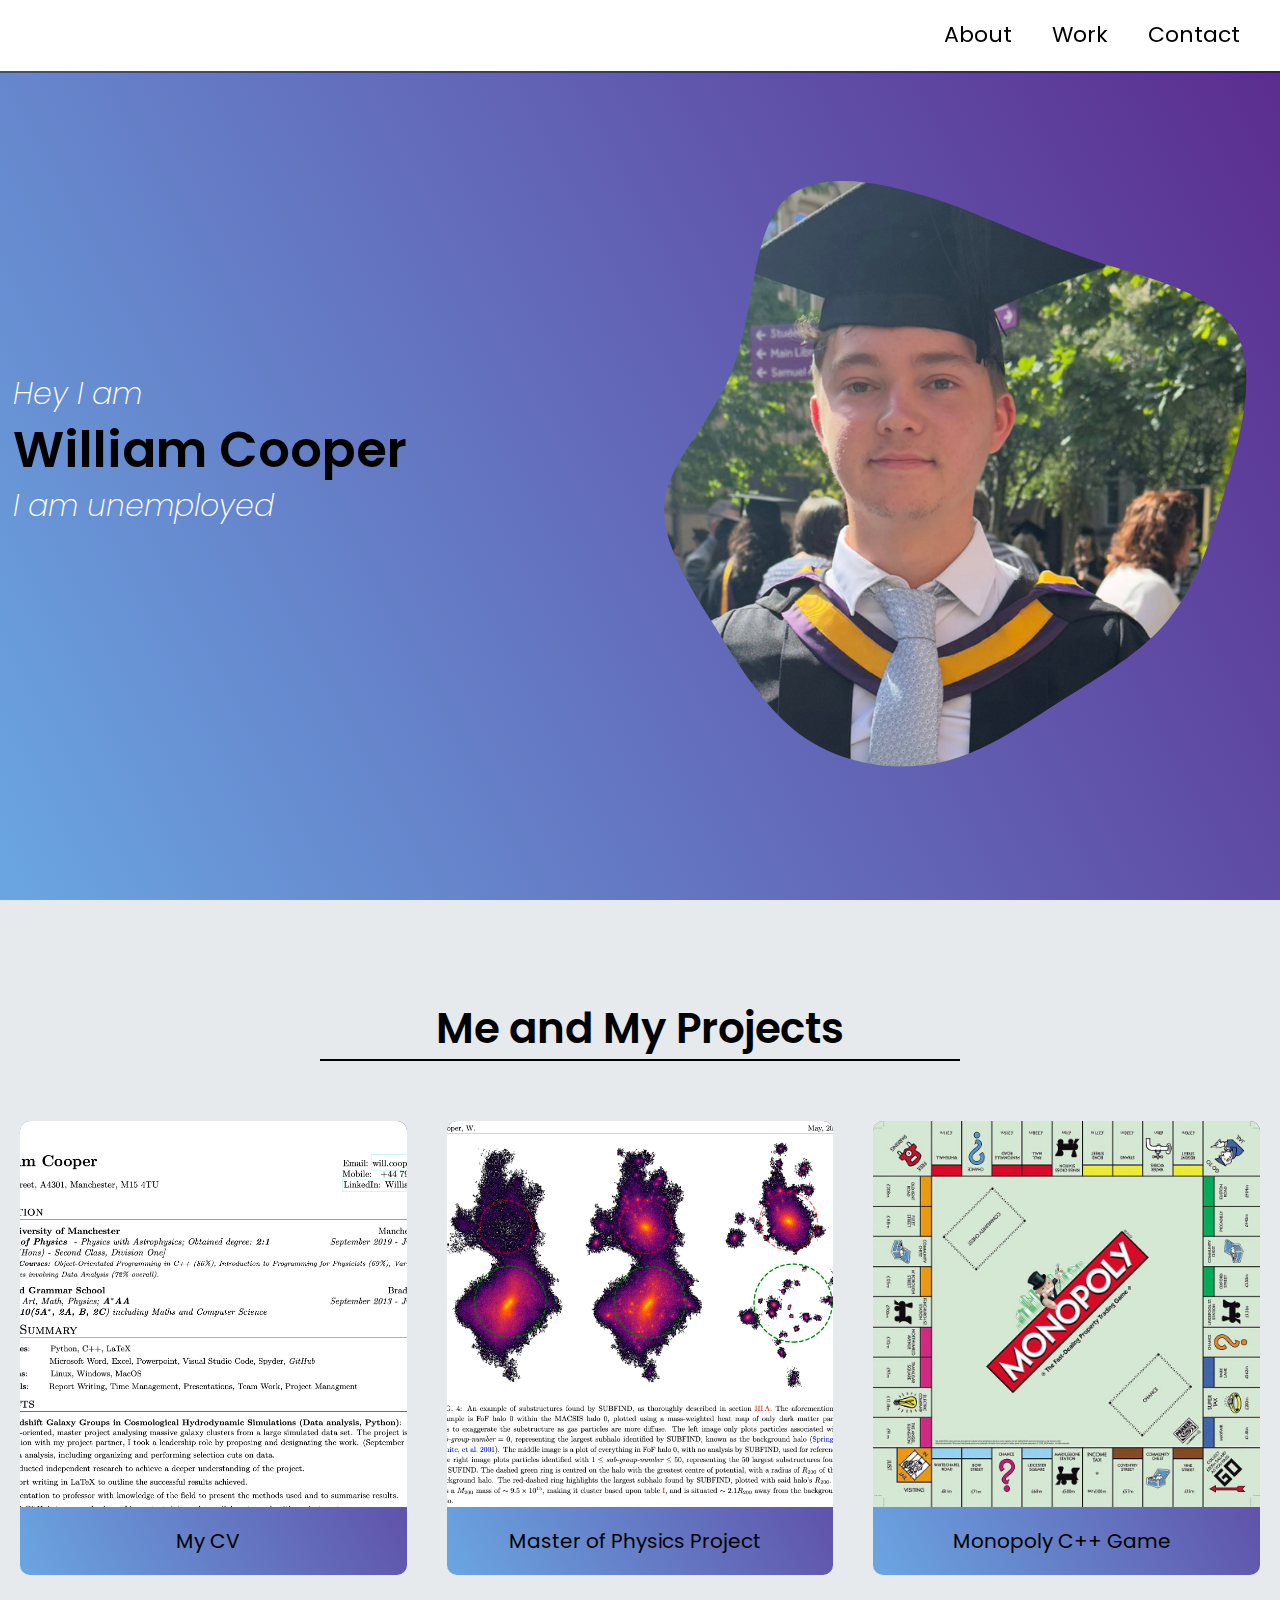
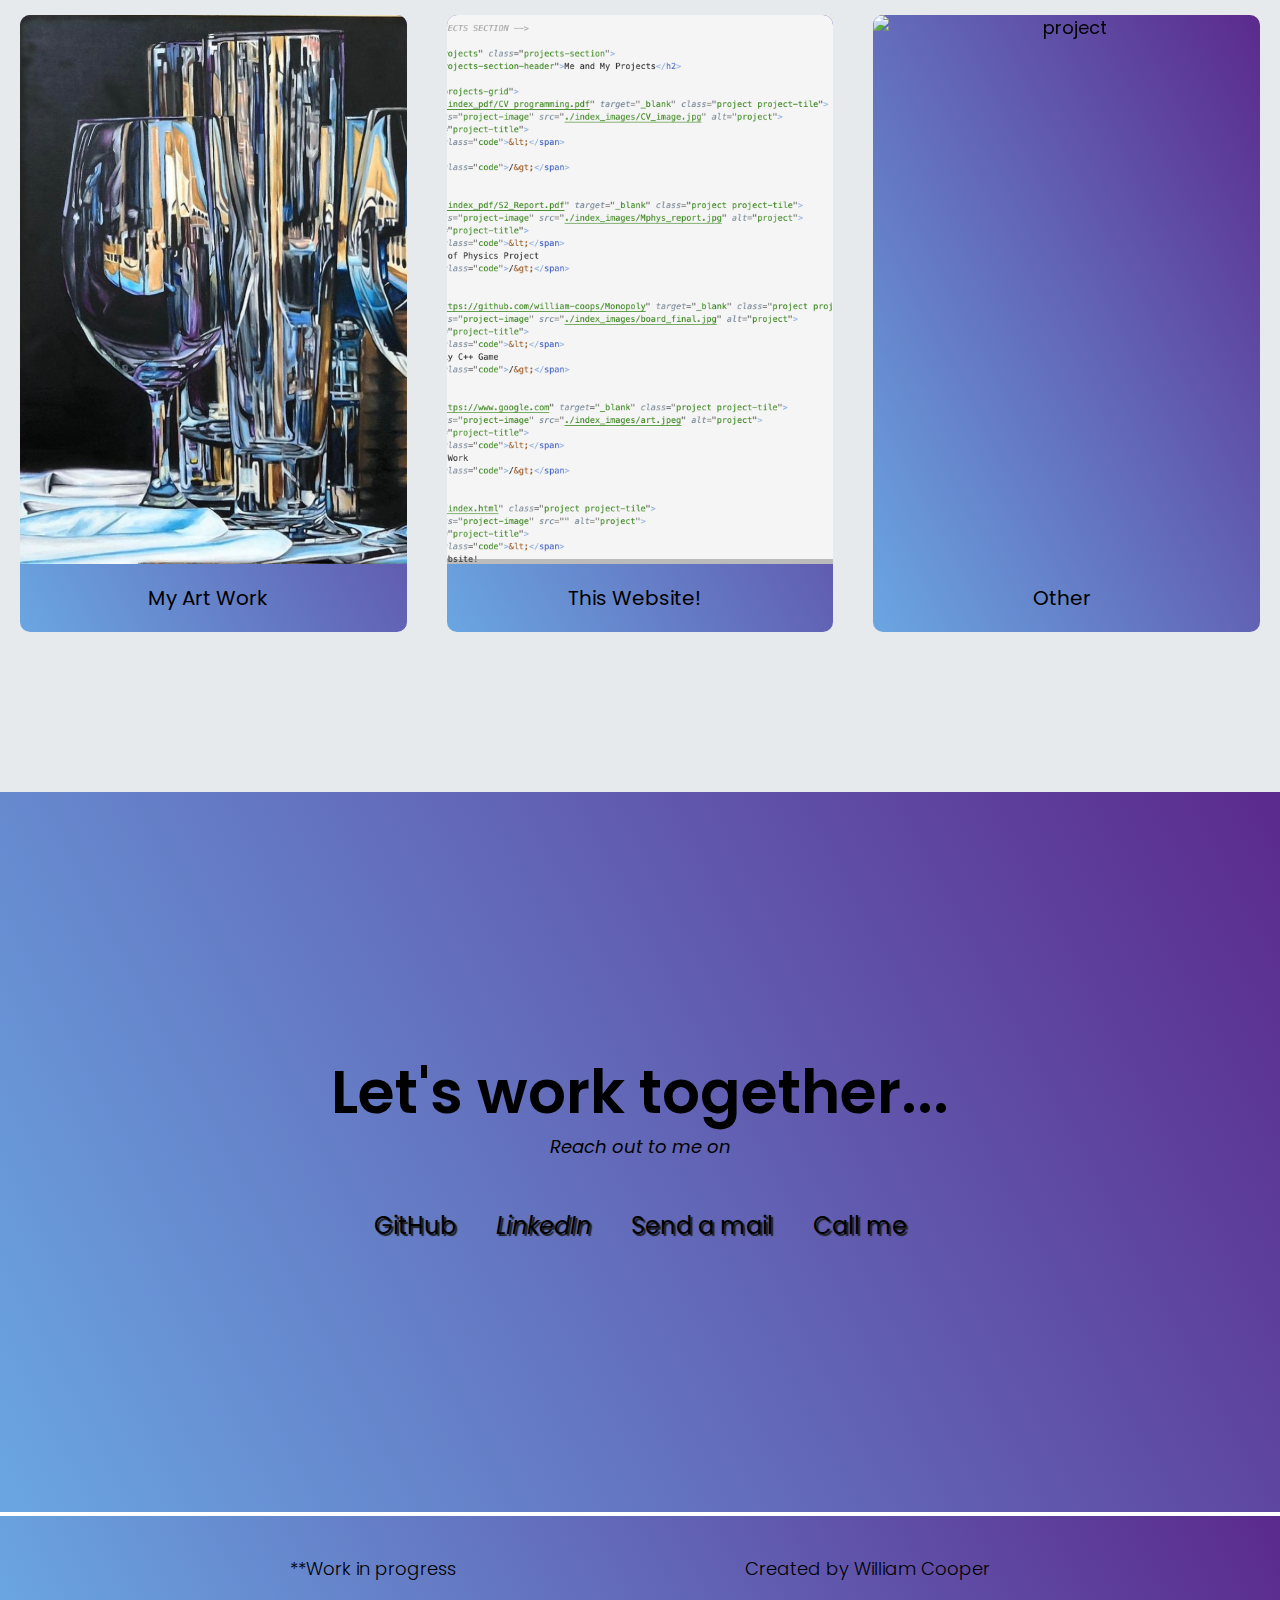
==== index.html @ fb7d52b3 "Update index.html" ====
<!DOCTYPE html>
<html><head>
    <meta charset="UTF-8">
    <meta name="viewport" content="width=device-width, intial-scale=1">
    <link rel="stylesheet" href="styles.css">
    <link rel="stylesheet" href="https://use.fontawesome.com/releases/v5.8.2/css/all.css" integrity="sha384-oS3vJWv+0UjzBfQzYUhtDYW+Pj2yciDJxpsK1OYPAYjqT085Qq/1cq5FLXAZQ7Ay" crossorigin="anonymous">
    <link href="https://fonts.googleapis.com/css?family=Poppins:200i,300,400&amp;display=swap" rel="stylesheet">
    <link href="https://fonts.googleapis.com/css?family=Raleway:700&amp;display=swap" rel="stylesheet">
  </head>
  <body tabindex="0">
    <!-- START NAV -->
    
      <nav id="navbar" class="nav">
        <!-- <p><h1 class="logo" id="logo"></h1></p> -->
        <ul class="nav-list">
          <li>
            <a class="nav-sections" href="#welcome-section">About</a>
          </li>
          <li>
            <a class="nav-sections" href="#projects">Work</a>
          </li>
          <li>
            <a class="nav-sections" href="#contact">Contact</a>
          </li>
          <li>
            <div class="dropdown">
              <button class="dropbtn"> 
                <i class="fa fa-bars"></i>
              </button>
              <div class="dropdown-content">
                <a href="#welcome-section">About</a>
                <a href="#projects">Work</a>
                <a href="#contact">Contact</a>
              </div>
            </div> 
          </li>
        </ul>
      </nav>

    <!-- END NAV -->

    <!-- START WELCOME SECTION -->

    <section id="welcome-section" class="welcome-section">
      <div class="content">
        <div class="text-content">
          <p>Hey I am</p>
          <div class="trigger_logo-placeholder"><h1>William Cooper</h1></div> <!-- Placeholder element -->
          <h1 class="trigger_logo" id="trigger_logo">William Cooper</h1>
          <p id="bruh" class="bruh">I am unemployed</p>
        </div>
        <div class="image-content">
          <!-- <img src="./index_images/avatar.jpg" class="avatar" alt="me"> -->
          <svg viewBox="-100 -235 450 700" width="400" height="500">
            <defs>
              <clipPath id="shape">
                <!-- <path fill="none" d="M143.2 -174.6C190.7 -162.5 238 -127.6 238.8 -86.7C239.7 -45.7 194 1.2 175.8 57C157.5 112.8 166.6 177.3 141.9 217.6C117.2 257.9 58.6 274 17.3 250.1C-23.9 226.2 -47.8 162.5 -67.8 120.6C-87.8 78.8 -103.8 58.9 -109.9 36.5C-116 14.2 -112.2 -10.5 -99.6 -27.1C-87 -43.7 -65.5 -52.2 -47.5 -73.8C-29.4 -95.5 -14.7 -130.2 16.6 -153C47.8 -175.8 95.6 -186.6 143.2 -174.6" transform="translate(250.96942793643393 200.1404388630216)"/> -->
                <path fill="none" d="M33.4,-54.7C46.2,-50.4,61.6,-47.4,67.4,-38.5C73.3,-29.6,69.5,-14.8,65.9,-2.1C62.4,10.7,58.9,21.3,52.5,29.3C46.2,37.2,36.8,42.5,27.6,48.3C18.4,54.2,9.2,60.7,-1.3,63C-11.8,65.2,-23.6,63.2,-32.5,57.2C-41.4,51.1,-47.5,41,-53.8,30.8C-60.2,20.6,-66.8,10.3,-65.1,0.9C-63.5,-8.4,-53.7,-16.9,-49,-29.9C-44.3,-43,-44.8,-60.7,-37.5,-68.1C-30.2,-75.6,-15.1,-72.8,-2.4,-68.6C10.3,-64.5,20.5,-58.9,33.4,-54.7Z" transform="translate(150 125)"/>
              </clipPath>
            </defs>
            <image class="hmm" width="400px" height="500px" clip-path="url(#shape)"  xlink:href="./index_images/avatar.jpg" ></image>
          </svg>
        </div>
      </div>
    </section>

    <!-- <h1 class="trigger_logo" id="trigger_logo">
            <span class="slides">
              <span class="slides1" id="name_span">
                <span>William Cooper</span>
                <span>William Cooper</span>
              </span>
            </span>
          </h1> -->

    <!-- END WELCOME SECTION -->

    <!-- START PROJECTS SECTION -->

    <section id="projects" class="projects-section">
      <h2 class="projects-section-header">Me and My Projects</h2> 
  
      <div class="projects-grid">
        <a href="./index_pdf/CV programming.pdf" target="_blank" class="project project-tile">
          <img class="project-image" src="./index_images/CV_image.jpg" alt="project">
          <p class="project-title">
            <span class="code">&lt;</span>
            My CV
            <span class="code">/&gt;</span>
          </p>
        </a>
        <a href="./index_pdf/S2_Report.pdf" target="_blank" class="project project-tile">
          <img class="project-image" src="./index_images/Mphys_report.jpg" alt="project">
          <p class="project-title">
            <span class="code">&lt;</span>
            Master of Physics Project
            <span class="code">/&gt;</span>
          </p>
        </a>
        <a href="https://github.com/william-coops/Monopoly" target="_blank" class="project project-tile">
          <img class="project-image" src="./index_images/board_final.jpg" alt="project">
          <p class="project-title">
            <span class="code">&lt;</span>
            Monopoly C++ Game
            <span class="code">/&gt;</span>
          </p>
        </a>
        <a href="https://www.instagram.com/wil.fy.art/" target="_blank" class="project project-tile">
          <img class="project-image" src="./index_images/art.jpeg" alt="project">
          <p class="project-title">
            <span class="code">&lt;</span>
            My Art Work
            <span class="code">/&gt;</span>
          </p>
        </a>
        <a href="https://github.com/william-coops/Portfolio" target="_blank" class="project project-tile">
          <img class="project-image" src="./index_images/website_code_ss.jpg" alt="project">
          <p class="project-title">
            <span class="code">&lt;</span>
            This Website!
            <span class="code">/&gt;</span>
          </p>
        </a>
        <a href="https://www.google.com" target="_blank" class="project project-tile">
          <img class="project-image" src="" alt="project">
          <p class="project-title">
            <span class="code">&lt;</span>
            Other
            <span class="code">/&gt;</span>
          </p>
        </a>
      </div>

      <!-- <a href="" class="btn btn-show-all" target="_blank">Show all<i class="fas fa-chevron-right"></i></a> -->
    </section>

    <!-- END PROJECTS SECTION -->

    <!-- START CONTACT SECTION -->

    <section id="contact" class="contact-section">
      <div class="contact-section-header">
        <h2>Let's work together...</h2>
        <p>Reach out to me on</p>
      </div>
      <div class="contact-links">
        <!-- <a href="https://facebook.com/freecodecamp" target="_blank" class="btn contact-details"><i class="fab fa-facebook-square"></i> Facebook</a> -->
        <a id="profile-link" href="https://github.com/william-coops" target="_blank" class="btn contact-details"><i class="fab fa-github"></i> GitHub</a>
        <!-- <a href="https://twitter.com/freecodecamp" target="_blank" class="btn contact-details"><i class="fab fa-twitter"></i> Twitter</a> -->
        <a id="profile-link" href="https://www.linkedin.com/in/will-coop" target="_blank" class="btn contact-details"><i class="fab fa-linkedin-in"> LinkedIn</i></a>
        <a href="mailto:will.coops@me.com" class="btn contact-details"><i class="fas fa-at"></i> Send a mail</a>
        <a href="tel:+44 7929 859841" class="btn contact-details"><i class="fas fa-mobile-alt"></i> Call me</a>
      </div>
    </section>

    <!-- END CONTACT SECTION -->

    <!-- START FOOTER SECTION -->

    <footer>
      <p>
        **Work in progress
      </p>
      <p>
        Created by William Cooper
      </p>
    </footer>

    <!-- END FOOTER SECTION -->

    <script src="https://code.jquery.com/jquery-3.6.0.min.js"></script>
    <script src="./animation.js" type="text/javascript"></script>

</body></html>
---- styles.css ----
/* Custom properties/variables  */
:root {
    --main-white: black;
    --main-red: white;
    --main-blue: rgb(230, 234, 236);
    --main-gray: linear-gradient(62deg, #6aa6e2 0%, #5b2a8d 100%);

    /* --main-white: #f0f0f0;
    --main-red: #4556ff;
    --main-blue: #45567d;
    --main-gray: #303841; */
  }
  
  /* Base reset */
  * {
    margin: 0;
    padding: 0;
  }
  
  /* box-sizing and font sizing */
  *,
  *::before,
  *::after {
    box-sizing: inherit;
  }
  
  html {
    box-sizing: border-box;
  
    /* Set font size for easy rem calculations
     * default document font size = 16px, 1rem = 16px, 100% = 16px
     * (100% / 16px) * 10 = 62.5%, 1rem = 10px, 62.5% = 10px
    */
    font-size: 62.5%;
    scroll-behavior: smooth;
  }

  html
{
    width: 100%;
    height: 100%;
    overflow-x: hidden;
    /* overflow-x: hidden;  */
    /* min-width: 50%; */
}
  
  /* A few media query to set some font sizes at different screen sizes.
   * This helps automate a bit of responsiveness.
   * The trick is to use the rem unit for size values, margin and padding.
   * Because rem is relative to the document font size
   * when we scale up or down the font size on the document
   * it will affect all properties using rem units for the values.
  */
  
  /* I am using the em unit for breakpoints
   * The calculation is the following
   * screen size divided by browser base font size
   * As an example: a breakpoint at 980px
   * 980px / 16px = 61.25em
  */
  
  /* 1200px / 16px = 75em */
  @media (max-width: 75em) {
    html {
      font-size: 60%;
    }
  }
  
  /* 980px / 16px = 61.25em */
  @media (max-width: 61.25em) {
    html {
      font-size: 58%;
    }
  }
  
  /* 460px / 16px = 28.75em */
  @media (max-width: 28.75em) {
    html {
      font-size: 55%;
    }
  }
  
  /* Base styles */
  
  body {
    font-family: 'Poppins', sans-serif;
    font-size: 1.8rem; /* 18px */
    font-weight: 400;
    line-height: 1.4;
    color: var(--main-white);
    overflow-x: hidden; /* Hide horizontal scrollbar */
    margin: 0 auto;
    position: relative;
    width: 100%;
    /* min-width: 700px; */
    
  }
  
  h1,
  h2 {
    font-family: 'poppins', sans-serif;
    font-weight: 600;
    text-align: center;
  }
  
  h1 {
    font-size: 5rem;
  
    /* position: -webkit-sticky;
    position: sticky;
    top: 0;
    z-index: 10; */
  }

  .h1_gradient {
    background: -webkit-linear-gradient(62deg, #6aa6e2, #5b2a8d);
   -webkit-background-clip: text;
   -webkit-text-fill-color: transparent;
  }
  h2 {
    font-size: 4.2rem;
  }
  
  ul {
    list-style: none;
  }
  
  a {
    text-decoration: none;
    color: var(--main-white);
  }
  
  img {
    display: block;
    width: 100%;
  }
  
  /* nav */
  
  .nav {
    display: flex;
    justify-content: flex-end;
    position: fixed;
    top: 0;
    left: 0;
    width: 100%;
    background: var(--main-red);
    box-shadow: 0 2px 0 rgba(0, 0, 0, 0.4);
    /* min-width: 700px; */
    z-index: 10;
  }

  
  .nav-list {
    display: flex;
    margin-right: 2rem;
  }
  
  /* this is satisfied on phone */
  @media (max-width: 28.75em) {

    .nav {
      justify-content: flex-end;
    }

    /* Show the dropdown content when the screen size is small */
    .dropbtn {
      display: block;
      margin: 0 0;
      padding: 1rem;
  }

  /* Hide the regular nav list items when the screen size is small */  
  .nav-sections {
    display: none;
  }

  }

 
  .nav-list a {
    display: inline-block;
    font-size: 2.2rem;
    padding: 2rem;
  }
  
  .nav-list a:hover {
    color: rgb(152, 95, 205);
  }

  .dropdown {
    float: left;
    overflow: hidden;
  }
  
  .dropdown .dropbtn {
    font-size: 2.2rem;  
    padding: 1.85rem;
    border: none;
    outline: none;
    color: black;
    background-color: inherit;
    font-family: inherit;
  }
  
  .navbar a:hover, .dropdown:hover .dropbtn {
    color: rgb(152, 95, 205);
  }
  
  .dropdown-content {
    display: none;
    position: absolute;
    background-color: #f9f9f9;
    min-width: 140px;
    box-shadow: 0px 8px 16px 0px rgba(0,0,0,0.2);
    z-index: 1;
    right: 2rem;
  }
  
  .dropdown-content a {
    float: none;
    color: black;
    padding: 12px 16px;
    text-decoration: none;
    display: block;
    text-align: center;
  }
  
  .dropdown-content a:hover {
    background-color: #ddd;
  }
  
  .dropdown:hover .dropdown-content {
    display: block;
  }

  
  /* Welcome section */

  @media (max-width: 28.75em) {
    .trigger_logo .trigger_logo-placeholder {
      font-size: 3rem;
    }
  }
  
  .welcome-section {
    position: relative;
    padding-top: 100px;
    display: flex;
    /* flex-direction: column; */
    /* justify-content: center; */
    align-items: center;
    padding: 1%;
    width: 100%;
    height: 100vh;
    background-color: #000;
    /* background-image: linear-gradient(62deg, #3a3d40 0%, #181719 100%); */
    background-image: linear-gradient(62deg, #6aa6e2 0%, #5b2a8d 100%);
    overflow: hidden;
  }
  
  .text-content > p {
    font-size: 3rem;
    font-weight: 200;
    font-style: italic;
    color: var(--main-red);
    position: relative;
  }

  .trigger_logo {
    position: -webkit-sticky;
    position: sticky;
    top: 0;
    z-index: 10;
    white-space: nowrap;
    /* transition: top 3s ease, font-size 3s ease, transform 3s ease; */

  }

  .content {
    display: flex;
    flex: 1;
    align-items: center;
    justify-content: space-between;
}

.trigger_logo-placeholder {
  /* visibility: hidden; */
  display: none;
  transition: height 0s ease; /* Smooth transition for height change */
  overflow: hidden; /* Hide overflow content */
}

.text-content {
  flex: 1;
  display: flex;
  flex-direction: column;
  align-items: flex-start;
  white-space: nowrap;
}

.image-content {
  display: flex;
  /* flex-direction: column; */
  justify-content: space-around; /* Align the image to the right */
  /* flex: 1; Take up available space to push image to the right */
  width: 100%;
  height: 1000px;
  /* overflow: hidden; */
}

.image-content svg {
  width: 100%; /* Set the width of the image as needed */
  height: auto;
  transform: scale(3);
}

.hmm {
  height: 300px;
  width: 300px;
  padding: 20px;
}

  .avatar {
    /* border-radius: 50%; */
    transform: scale(0.7);
  }

  /* .slides {
    display: inline-flex;
    text-align: center;
    height: 70px;
    line-height: 70px;
    overflow: hidden;
  }

  /* .slides1 span {
    display: block;
  } */

  /* .slides1 {
    display: flex;
    flex-flow: column nowrap;
    transform: translateY(100%); 
     animation: slide-up 9s normal forwards;
    text-align: start;
  }  */


  @keyframes slide-up {
    10%, 33% {
      transform: translateY(0%);
    } 43%, 66% {
      transform: translateY(-100%);
    } 76%, 100% {
      transform: translateY(-100%);
    }
  }




  /* Projects section */
  
  .projects-section {
    text-align: center;
    padding: 10rem 2rem;
    background: var(--main-blue);
  }
  
  .projects-section-header {
    max-width: 640px;
    margin: 0 auto 6rem auto;
    border-bottom: 0.2rem solid var(--main-white);
  }
  
  @media (max-width: 28.75em) {
    .projects-section-header {
      font-size: 4rem;
    }
  }
  
  /* "Automagic" image grid using no media queries */
  .projects-grid {
    display: grid;
    grid-template-columns: repeat(auto-fit, minmax(320px, 1fr));
    grid-gap: 4rem;
    width: 100%;
    max-width: 1280px;
    margin: 0 auto;
    margin-bottom: 6rem;
    overflow:hidden;
  }
  
  @media (max-width: 30.625em) {
    .projects-section {
      padding: 6rem 1rem;
    }
  
    .projects-grid {
      grid-template-columns: 1fr;
    }
  }
  
  .project {
    background: var(--main-gray);
    /* background: #663cdb; */
    box-shadow: 1px 1px 2px rgba(0, 0, 0, 0);
    border-radius: 10px;
  }
  
  .code {
    /* visibility: hidden; */
    opacity: 0;
    color: #ff7f50;
    /* color: var(--main-gray); */
    /* color: #5998d8; */
    transition: 0.4s;
  }
  
  .project:hover .code {
    opacity: 1;
    /* visibility: visible; */
    color: #ff7f50;
  }
  
  .project-image {
    height: calc(100% - 6.8rem);
    width: 100%;
    object-fit: cover;
    filter:blur(0.5px);
    border-radius: 10px 10px 0 0;
  }
  
  .project-title {
    font-size: 2rem;
    padding: 2rem 0.5rem;
  }
  
  .btn {
    display: inline-block;
    padding: 1rem 2rem;
    border-radius: 2px;
  }
  
  .btn-show-all {
    font-size: 2rem;
    background: var(--main-gray);
    transition: background 0.3s ease-out;
  }
  
  .btn-show-all:hover {
    background: var(--main-red);
  }
  
  .btn-show-all:hover > i {
    transform: translateX(2px);
  }
  
  .btn-show-all > i {
    margin-left: 10px;
    transform: translateX(0);
    transition: transform 0.3s ease-out;
  }
  
  /* Contact section */
  
  .contact-section {
    display: flex;
    flex-direction: column;
    justify-content: center;
    align-items: center;
    text-align: center;
    width: 100%;
    height: 80vh;
    padding: 0 2rem;
    background: var(--main-gray);
  }
  
  .contact-section-header > h2 {
    font-size: 6rem;
  }
  
  @media (max-width: 28.75em) {
    .contact-section-header > h2 {
      font-size: 4rem;
    }
  }
  
  .contact-section-header > p {
    font-style: italic;
  }
  
  .contact-links {
    display: flex;
    justify-content: center;
    width: 100%;
    max-width: 980px;
    margin-top: 4rem;
    flex-wrap: wrap;
  }
  
  .contact-details {
    font-size: 2.4rem;
    text-shadow: 2px 2px 1px #1f1f1f;
    transition: transform 0.3s ease-out;
  }
  
  .contact-details:hover {
    transform: translateY(8px);
  }
  
  /* Footer */
  
  footer {
    font-weight: 300;
    display: flex;
    justify-content: space-evenly;
    padding: 2rem;
    background: var(--main-gray);
    border-top: 4px solid var(--main-red);
  }
  
  footer > p {
    margin: 2rem;
  }
  
  footer i {
    vertical-align: middle;
  }
  
  @media (max-width: 28.75em) {
    footer {
      flex-direction: column;
      text-align: center;
    }
  }
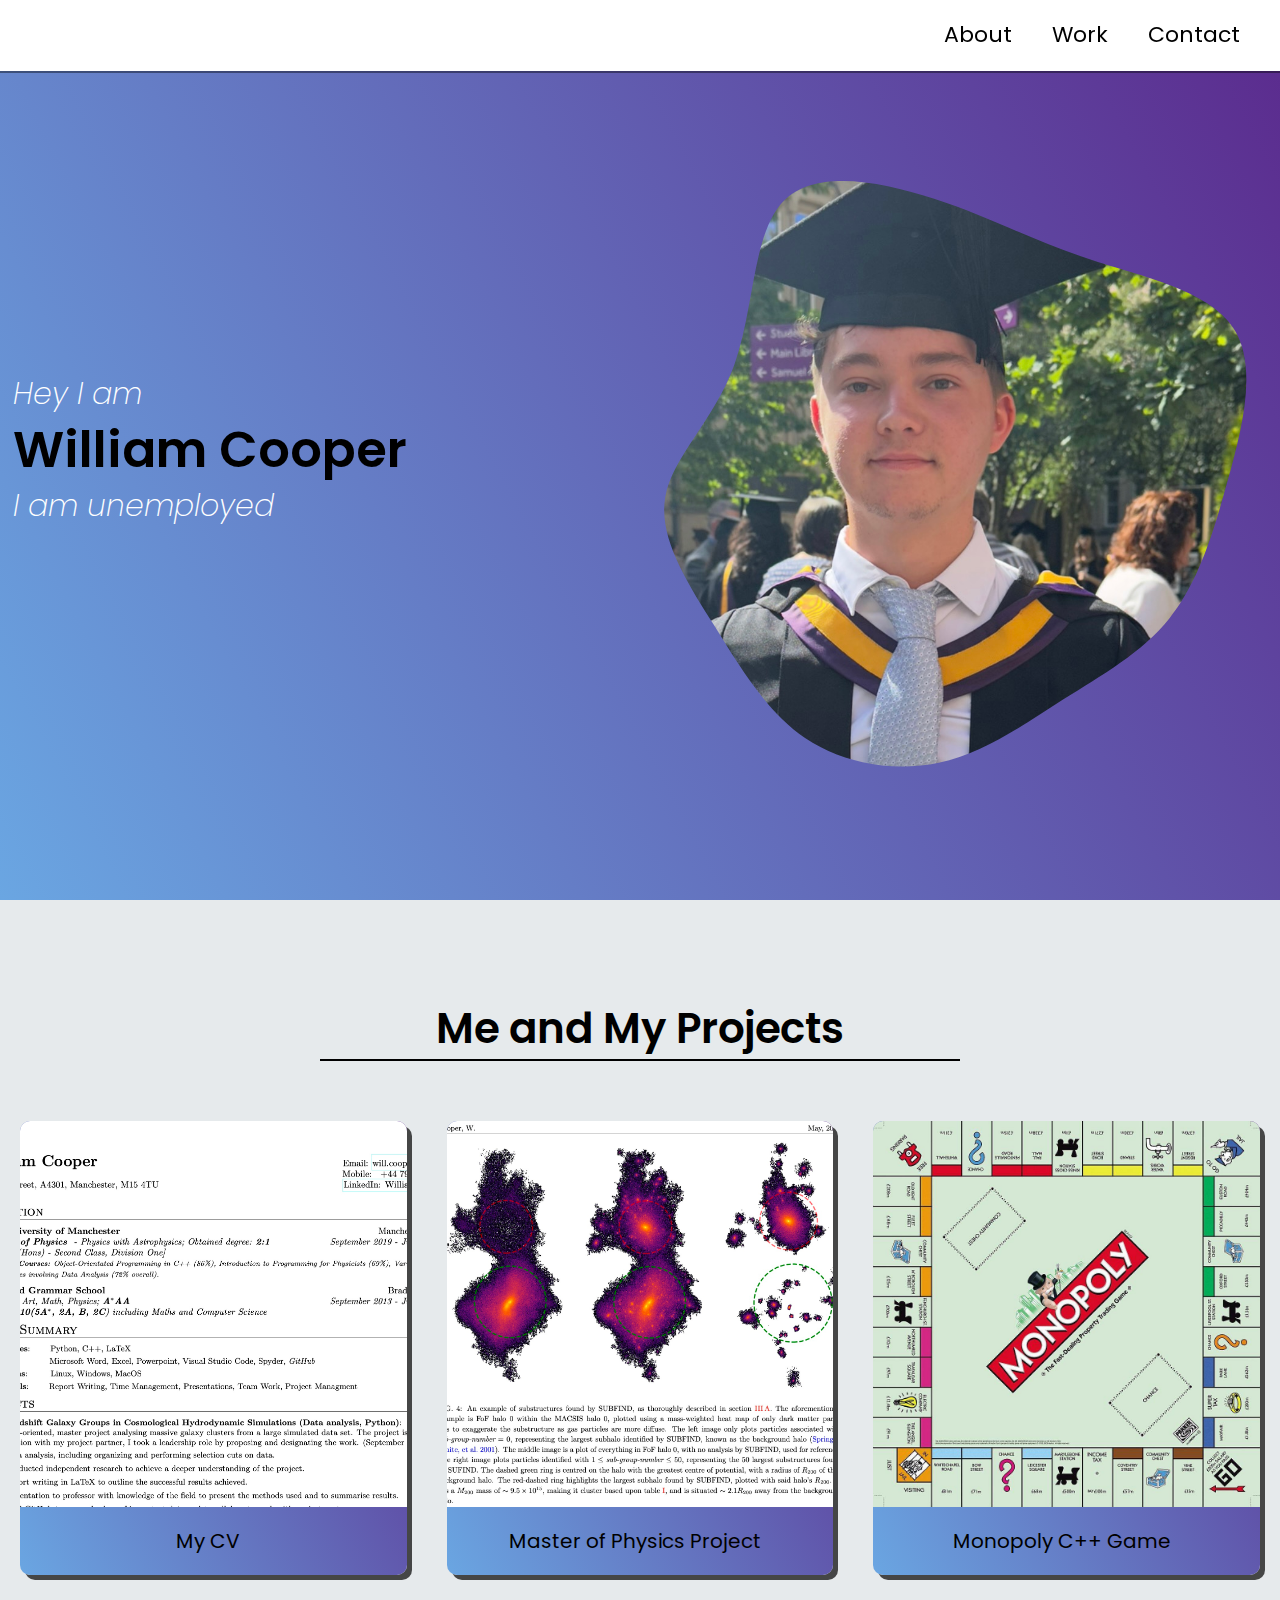
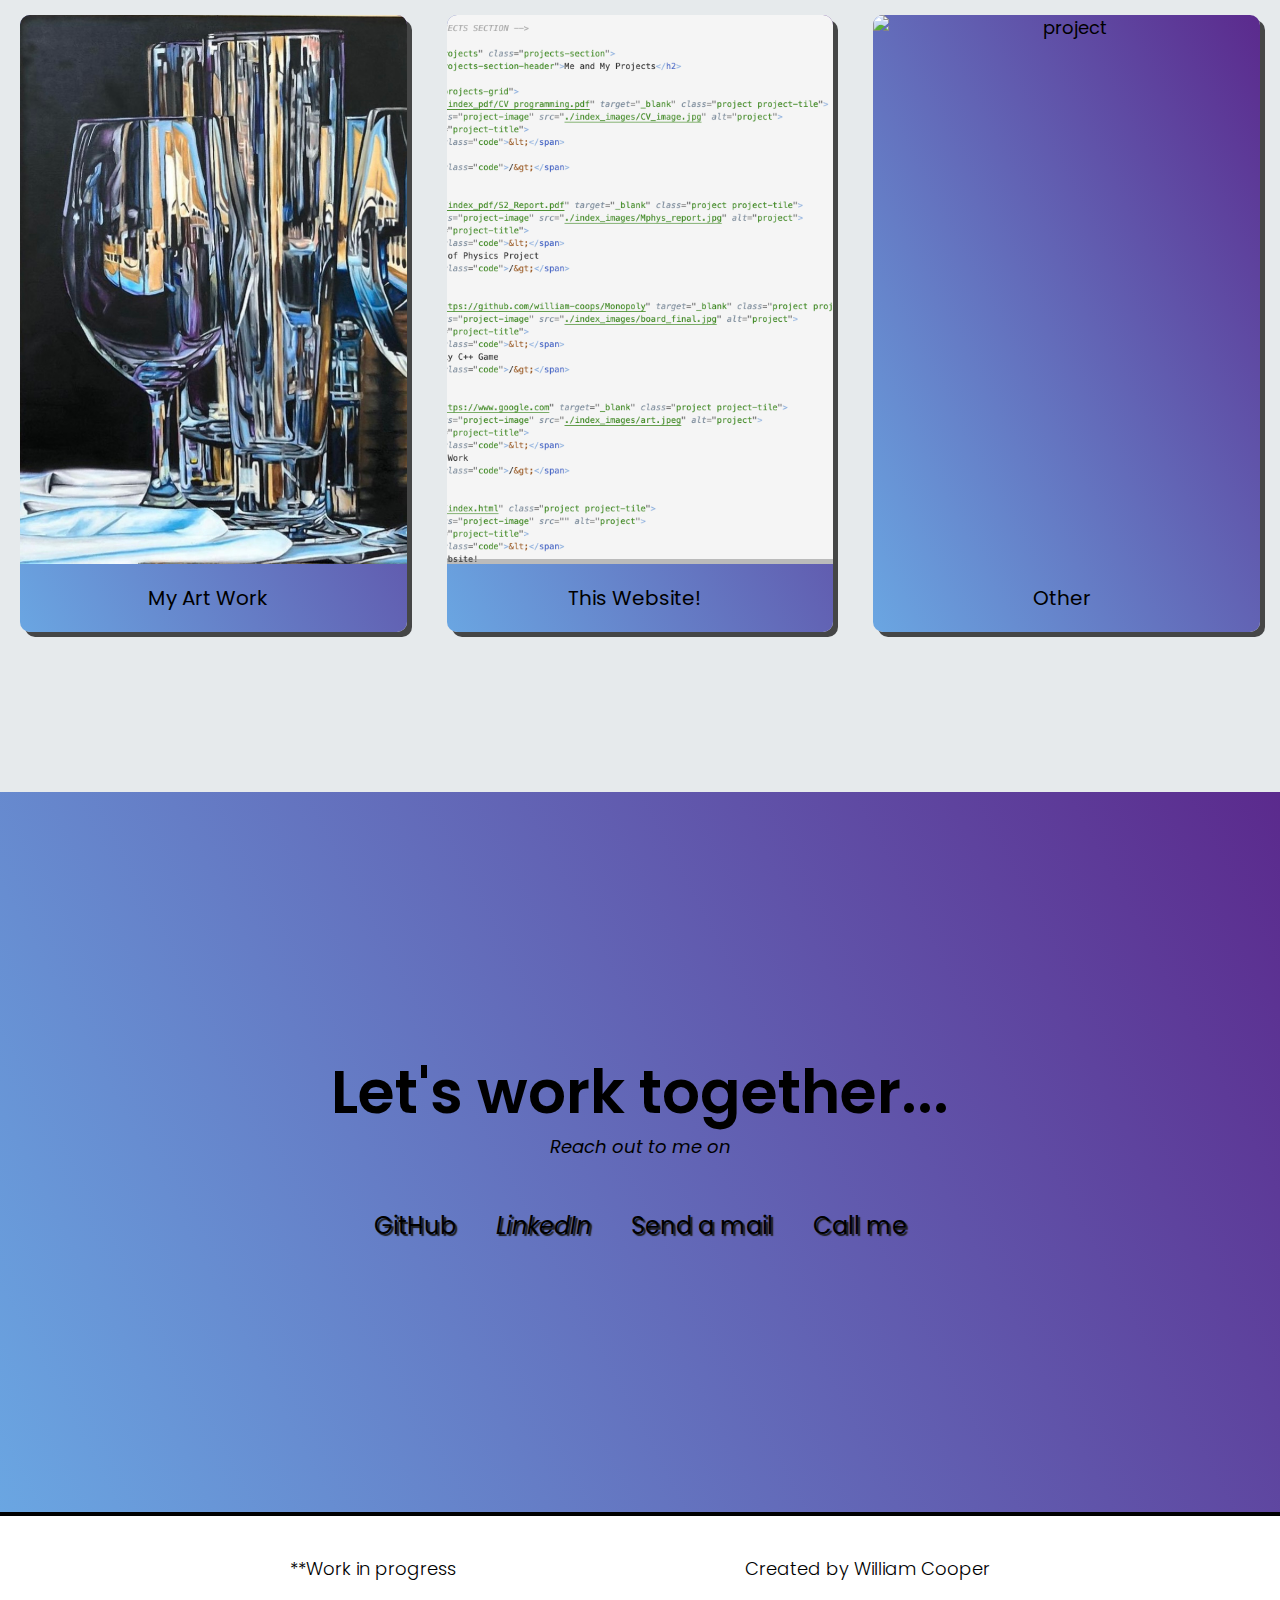
==== commit a9430b4a: "Add/modified new pages for master/other projects" ====
--- a/index.html
+++ b/index.html
@@ -1,5 +1,6 @@
 <!DOCTYPE html>
 <html><head>
+  <title>William Cooper's Online Portfolio</title>
     <meta charset="UTF-8">
     <meta name="viewport" content="width=device-width, intial-scale=1">
     <link rel="stylesheet" href="styles.css">
@@ -89,7 +90,8 @@
             <span class="code">/&gt;</span>
           </p>
         </a>
-        <a href="./index_pdf/S2_Report.pdf" target="_blank" class="project project-tile">
+        <!-- <a href="./index_pdf/S2_Report.pdf" target="_blank" class="project project-tile"> -->
+        <a href="./master-project.html" class="project project-tile">  
           <img class="project-image" src="./index_images/Mphys_report.jpg" alt="project">
           <p class="project-title">
             <span class="code">&lt;</span>
@@ -121,7 +123,7 @@
             <span class="code">/&gt;</span>
           </p>
         </a>
-        <a href="https://www.google.com" target="_blank" class="project project-tile">
+        <a href="./other-projects.html" class="project project-tile">
           <img class="project-image" src="" alt="project">
           <p class="project-title">
             <span class="code">&lt;</span>
--- a/styles.css
+++ b/styles.css
@@ -1,538 +1,539 @@
 /* Custom properties/variables  */
 :root {
-    --main-white: black;
-    --main-red: white;
-    --main-blue: rgb(230, 234, 236);
-    --main-gray: linear-gradient(62deg, #6aa6e2 0%, #5b2a8d 100%);
-
-    /* --main-white: #f0f0f0;
-    --main-red: #4556ff;
-    --main-blue: #45567d;
-    --main-gray: #303841; */
-  }
+  --main-white: black;
+  --main-red: white;
+  --main-blue: rgb(230, 234, 236);
+  --main-gray: linear-gradient(62deg, #6aa6e2 0%, #5b2a8d 100%);
+
+  /* --main-white: #f0f0f0;
+  --main-red: #4556ff;
+  --main-blue: #45567d;
+  --main-gray: #303841; */
+}
+
+/* Base reset */
+* {
+  margin: 0;
+  padding: 0;
+}
+
+/* box-sizing and font sizing */
+*,
+*::before,
+*::after {
+  box-sizing: inherit;
+}
+
+html {
+  box-sizing: border-box;
+
+  /* Set font size for easy rem calculations
+   * default document font size = 16px, 1rem = 16px, 100% = 16px
+   * (100% / 16px) * 10 = 62.5%, 1rem = 10px, 62.5% = 10px
+  */
+  font-size: 62.5%;
+  scroll-behavior: smooth;
+}
+
+html
+{
+  width: 100%;
+  height: 100%;
+  overflow-x: hidden;
+  /* overflow-x: hidden;  */
+  /* min-width: 50%; */
+}
+
+/* A few media query to set some font sizes at different screen sizes.
+ * This helps automate a bit of responsiveness.
+ * The trick is to use the rem unit for size values, margin and padding.
+ * Because rem is relative to the document font size
+ * when we scale up or down the font size on the document
+ * it will affect all properties using rem units for the values.
+*/
+
+/* I am using the em unit for breakpoints
+ * The calculation is the following
+ * screen size divided by browser base font size
+ * As an example: a breakpoint at 980px
+ * 980px / 16px = 61.25em
+*/
+
+/* 1200px / 16px = 75em */
+@media (max-width: 75em) {
+  html {
+    font-size: 60%;
+  }
+}
+
+/* 980px / 16px = 61.25em */
+@media (max-width: 61.25em) {
+  html {
+    font-size: 58%;
+  }
+}
+
+/* 460px / 16px = 28.75em */
+@media (max-width: 28.75em) {
+  html {
+    font-size: 55%;
+  }
+}
+
+/* Base styles */
+
+body {
+  font-family: 'Poppins', sans-serif;
+  font-size: 1.8rem; /* 18px */
+  font-weight: 400;
+  line-height: 1.4;
+  color: var(--main-white);
+  overflow-x: hidden; /* Hide horizontal scrollbar */
+  margin: 0 auto;
+  position: relative;
+  width: 100%;
+  /* min-width: 700px; */
   
-  /* Base reset */
-  * {
-    margin: 0;
-    padding: 0;
-  }
-  
-  /* box-sizing and font sizing */
-  *,
-  *::before,
-  *::after {
-    box-sizing: inherit;
-  }
-  
-  html {
-    box-sizing: border-box;
-  
-    /* Set font size for easy rem calculations
-     * default document font size = 16px, 1rem = 16px, 100% = 16px
-     * (100% / 16px) * 10 = 62.5%, 1rem = 10px, 62.5% = 10px
-    */
-    font-size: 62.5%;
-    scroll-behavior: smooth;
-  }
-
-  html
-{
-    width: 100%;
-    height: 100%;
-    overflow-x: hidden;
-    /* overflow-x: hidden;  */
-    /* min-width: 50%; */
-}
-  
-  /* A few media query to set some font sizes at different screen sizes.
-   * This helps automate a bit of responsiveness.
-   * The trick is to use the rem unit for size values, margin and padding.
-   * Because rem is relative to the document font size
-   * when we scale up or down the font size on the document
-   * it will affect all properties using rem units for the values.
-  */
-  
-  /* I am using the em unit for breakpoints
-   * The calculation is the following
-   * screen size divided by browser base font size
-   * As an example: a breakpoint at 980px
-   * 980px / 16px = 61.25em
-  */
-  
-  /* 1200px / 16px = 75em */
-  @media (max-width: 75em) {
-    html {
-      font-size: 60%;
-    }
-  }
-  
-  /* 980px / 16px = 61.25em */
-  @media (max-width: 61.25em) {
-    html {
-      font-size: 58%;
-    }
-  }
-  
-  /* 460px / 16px = 28.75em */
-  @media (max-width: 28.75em) {
-    html {
-      font-size: 55%;
-    }
-  }
-  
-  /* Base styles */
-  
-  body {
-    font-family: 'Poppins', sans-serif;
-    font-size: 1.8rem; /* 18px */
-    font-weight: 400;
-    line-height: 1.4;
-    color: var(--main-white);
-    overflow-x: hidden; /* Hide horizontal scrollbar */
-    margin: 0 auto;
-    position: relative;
-    width: 100%;
-    /* min-width: 700px; */
-    
-  }
-  
-  h1,
-  h2 {
-    font-family: 'poppins', sans-serif;
-    font-weight: 600;
+}
+
+h1,
+h2 {
+  font-family: 'poppins', sans-serif;
+  font-weight: 600;
+  text-align: center;
+}
+
+h1 {
+  font-size: 5rem;
+
+  /* position: -webkit-sticky;
+  position: sticky;
+  top: 0;
+  z-index: 10; */
+}
+
+.h1_gradient {
+  background: -webkit-linear-gradient(62deg, #6aa6e2, #5b2a8d);
+ -webkit-background-clip: text;
+ -webkit-text-fill-color: transparent;
+}
+h2 {
+  font-size: 4.2rem;
+}
+
+ul {
+  list-style: none;
+}
+
+a {
+  text-decoration: none;
+  color: var(--main-white);
+}
+
+img {
+  display: block;
+  width: 100%;
+}
+
+/* nav */
+
+.nav {
+  display: flex;
+  justify-content: flex-end;
+  position: fixed;
+  top: 0;
+  left: 0;
+  width: 100%;
+  background: var(--main-red);
+  box-shadow: 0 2px 0 rgba(0, 0, 0, 0.4);
+  /* min-width: 700px; */
+  z-index: 10;
+}
+
+
+.nav-list {
+  display: flex;
+  margin-right: 2rem;
+}
+
+/* this is satisfied on phone */
+@media (max-width: 28.75em) {
+
+  .nav {
+    justify-content: flex-end;
+  }
+
+  /* Show the dropdown content when the screen size is small */
+  .dropbtn {
+    display: block;
+    margin: 0 0;
+    padding: 1rem;
+}
+
+/* Hide the regular nav list items when the screen size is small */  
+.nav-sections {
+  display: none;
+}
+
+}
+
+
+.nav-list a {
+  display: inline-block;
+  font-size: 2.2rem;
+  padding: 2rem;
+}
+
+.nav-list a:hover {
+  color: rgb(152, 95, 205);
+}
+
+.dropdown {
+  float: left;
+  overflow: hidden;
+}
+
+.dropdown .dropbtn {
+  font-size: 2.2rem;  
+  padding: 1.85rem;
+  border: none;
+  outline: none;
+  color: black;
+  background-color: inherit;
+  font-family: inherit;
+}
+
+.navbar a:hover, .dropdown:hover .dropbtn {
+  color: rgb(152, 95, 205);
+}
+
+.dropdown-content {
+  display: none;
+  position: absolute;
+  background-color: #f9f9f9;
+  min-width: 140px;
+  box-shadow: 0px 8px 16px 0px rgba(0,0,0,0.2);
+  z-index: 1;
+  right: 2rem;
+}
+
+.dropdown-content a {
+  float: none;
+  color: black;
+  padding: 12px 16px;
+  text-decoration: none;
+  display: block;
+  text-align: center;
+}
+
+.dropdown-content a:hover {
+  background-color: #ddd;
+}
+
+.dropdown:hover .dropdown-content {
+  display: block;
+}
+
+
+/* Welcome section */
+
+@media (max-width: 28.75em) {
+  .trigger_logo .trigger_logo-placeholder {
+    font-size: 3rem;
+  }
+}
+
+.welcome-section {
+  position: relative;
+  padding-top: 100px;
+  display: flex;
+  /* flex-direction: column; */
+  /* justify-content: center; */
+  align-items: center;
+  padding: 1%;
+  width: 100%;
+  height: 100vh;
+  background-color: #000;
+  /* background-image: linear-gradient(62deg, #3a3d40 0%, #181719 100%); */
+  background-image: linear-gradient(62deg, #6aa6e2 0%, #5b2a8d 100%);
+  overflow: hidden;
+}
+
+.text-content > p {
+  font-size: 3rem;
+  font-weight: 200;
+  font-style: italic;
+  color: var(--main-red);
+  position: relative;
+}
+
+.trigger_logo {
+  position: -webkit-sticky;
+  position: sticky;
+  top: 0;
+  z-index: 10;
+  white-space: nowrap;
+  /* transition: top 3s ease, font-size 3s ease, transform 3s ease; */
+
+}
+
+.content {
+  display: flex;
+  flex: 1;
+  align-items: center;
+  justify-content: space-between;
+}
+
+.trigger_logo-placeholder {
+/* visibility: hidden; */
+display: none;
+transition: height 0s ease; /* Smooth transition for height change */
+overflow: hidden; /* Hide overflow content */
+}
+
+.text-content {
+flex: 1;
+display: flex;
+flex-direction: column;
+align-items: flex-start;
+white-space: nowrap;
+}
+
+.image-content {
+display: flex;
+/* flex-direction: column; */
+justify-content: space-around; /* Align the image to the right */
+/* flex: 1; Take up available space to push image to the right */
+width: 100%;
+height: 1000px;
+/* overflow: hidden; */
+}
+
+.image-content svg {
+width: 100%; /* Set the width of the image as needed */
+height: auto;
+transform: scale(3);
+}
+
+.hmm {
+height: 300px;
+width: 300px;
+padding: 20px;
+}
+
+.avatar {
+  /* border-radius: 50%; */
+  transform: scale(0.7);
+}
+
+/* .slides {
+  display: inline-flex;
+  text-align: center;
+  height: 70px;
+  line-height: 70px;
+  overflow: hidden;
+}
+
+/* .slides1 span {
+  display: block;
+} */
+
+/* .slides1 {
+  display: flex;
+  flex-flow: column nowrap;
+  transform: translateY(100%); 
+   animation: slide-up 9s normal forwards;
+  text-align: start;
+}  */
+
+
+@keyframes slide-up {
+  10%, 33% {
+    transform: translateY(0%);
+  } 43%, 66% {
+    transform: translateY(-100%);
+  } 76%, 100% {
+    transform: translateY(-100%);
+  }
+}
+
+
+
+
+/* Projects section */
+
+.projects-section {
+  text-align: center;
+  padding: 10rem 2rem;
+  background: var(--main-blue);
+}
+
+.projects-section-header {
+  max-width: 640px;
+  margin: 0 auto 6rem auto;
+  border-bottom: 0.2rem solid var(--main-white);
+}
+
+@media (max-width: 28.75em) {
+  .projects-section-header {
+    font-size: 4rem;
+  }
+}
+
+/* "Automagic" image grid using no media queries */
+.projects-grid {
+  display: grid;
+  grid-template-columns: repeat(auto-fit, minmax(320px, 1fr));
+  grid-gap: 4rem;
+  width: 100%;
+  max-width: 1280px;
+  margin: 0 auto;
+  margin-bottom: 6rem;
+  /* overflow:hidden; */
+}
+
+@media (max-width: 30.625em) {
+  .projects-section {
+    padding: 6rem 1rem;
+  }
+
+  .projects-grid {
+    grid-template-columns: 1fr;
+  }
+}
+
+.project {
+  background: var(--main-gray);
+  /* background: #663cdb; */
+  box-shadow: 5px 5px 0 0 rgba(0, 0, 0, 0.7);
+  /* border-bottom: 2px solid rgba(0,0,0,1);
+  border-right: 2px solid rgba(0,0,0,1); */
+  border-radius: 10px;
+}
+
+.code {
+  /* visibility: hidden; */
+  opacity: 0;
+  color: #ff7f50;
+  /* color: var(--main-gray); */
+  /* color: #5998d8; */
+  transition: 0.4s;
+}
+
+.project:hover .code {
+  opacity: 1;
+  /* visibility: visible; */
+  color: #ff7f50;
+}
+
+.project-image {
+  height: calc(100% - 6.8rem);
+  width: 100%;
+  object-fit: cover;
+  /* filter:blur(0.5px); */
+  border-radius: 10px 10px 0 0;
+}
+
+.project-title {
+  font-size: 2rem;
+  padding: 2rem 0.5rem;
+}
+
+.btn {
+  display: inline-block;
+  padding: 1rem 2rem;
+  border-radius: 2px;
+}
+
+.btn-show-all {
+  font-size: 2rem;
+  background: var(--main-gray);
+  transition: background 0.3s ease-out;
+}
+
+.btn-show-all:hover {
+  background: var(--main-red);
+}
+
+.btn-show-all:hover > i {
+  transform: translateX(2px);
+}
+
+.btn-show-all > i {
+  margin-left: 10px;
+  transform: translateX(0);
+  transition: transform 0.3s ease-out;
+}
+
+/* Contact section */
+
+.contact-section {
+  display: flex;
+  flex-direction: column;
+  justify-content: center;
+  align-items: center;
+  text-align: center;
+  width: 100%;
+  height: 80vh;
+  padding: 0 2rem;
+  background: var(--main-gray);
+}
+
+.contact-section-header > h2 {
+  font-size: 6rem;
+}
+
+@media (max-width: 28.75em) {
+  .contact-section-header > h2 {
+    font-size: 4rem;
+  }
+}
+
+.contact-section-header > p {
+  font-style: italic;
+}
+
+.contact-links {
+  display: flex;
+  justify-content: center;
+  width: 100%;
+  max-width: 980px;
+  margin-top: 4rem;
+  flex-wrap: wrap;
+}
+
+.contact-details {
+  font-size: 2.4rem;
+  text-shadow: 2px 2px 1px #1f1f1f;
+  transition: transform 0.3s ease-out;
+}
+
+.contact-details:hover {
+  transform: translateY(8px);
+}
+
+/* Footer */
+
+footer {
+  font-weight: 300;
+  display: flex;
+  justify-content: space-evenly;
+  padding: 2rem;
+  background: white;
+  border-top: 4px solid black;
+}
+
+footer > p {
+  margin: 2rem;
+}
+
+footer i {
+  vertical-align: middle;
+}
+
+@media (max-width: 28.75em) {
+  footer {
+    flex-direction: column;
     text-align: center;
   }
-  
-  h1 {
-    font-size: 5rem;
-  
-    /* position: -webkit-sticky;
-    position: sticky;
-    top: 0;
-    z-index: 10; */
-  }
-
-  .h1_gradient {
-    background: -webkit-linear-gradient(62deg, #6aa6e2, #5b2a8d);
-   -webkit-background-clip: text;
-   -webkit-text-fill-color: transparent;
-  }
-  h2 {
-    font-size: 4.2rem;
-  }
-  
-  ul {
-    list-style: none;
-  }
-  
-  a {
-    text-decoration: none;
-    color: var(--main-white);
-  }
-  
-  img {
-    display: block;
-    width: 100%;
-  }
-  
-  /* nav */
-  
-  .nav {
-    display: flex;
-    justify-content: flex-end;
-    position: fixed;
-    top: 0;
-    left: 0;
-    width: 100%;
-    background: var(--main-red);
-    box-shadow: 0 2px 0 rgba(0, 0, 0, 0.4);
-    /* min-width: 700px; */
-    z-index: 10;
-  }
-
-  
-  .nav-list {
-    display: flex;
-    margin-right: 2rem;
-  }
-  
-  /* this is satisfied on phone */
-  @media (max-width: 28.75em) {
-
-    .nav {
-      justify-content: flex-end;
-    }
-
-    /* Show the dropdown content when the screen size is small */
-    .dropbtn {
-      display: block;
-      margin: 0 0;
-      padding: 1rem;
-  }
-
-  /* Hide the regular nav list items when the screen size is small */  
-  .nav-sections {
-    display: none;
-  }
-
-  }
-
- 
-  .nav-list a {
-    display: inline-block;
-    font-size: 2.2rem;
-    padding: 2rem;
-  }
-  
-  .nav-list a:hover {
-    color: rgb(152, 95, 205);
-  }
-
-  .dropdown {
-    float: left;
-    overflow: hidden;
-  }
-  
-  .dropdown .dropbtn {
-    font-size: 2.2rem;  
-    padding: 1.85rem;
-    border: none;
-    outline: none;
-    color: black;
-    background-color: inherit;
-    font-family: inherit;
-  }
-  
-  .navbar a:hover, .dropdown:hover .dropbtn {
-    color: rgb(152, 95, 205);
-  }
-  
-  .dropdown-content {
-    display: none;
-    position: absolute;
-    background-color: #f9f9f9;
-    min-width: 140px;
-    box-shadow: 0px 8px 16px 0px rgba(0,0,0,0.2);
-    z-index: 1;
-    right: 2rem;
-  }
-  
-  .dropdown-content a {
-    float: none;
-    color: black;
-    padding: 12px 16px;
-    text-decoration: none;
-    display: block;
-    text-align: center;
-  }
-  
-  .dropdown-content a:hover {
-    background-color: #ddd;
-  }
-  
-  .dropdown:hover .dropdown-content {
-    display: block;
-  }
-
-  
-  /* Welcome section */
-
-  @media (max-width: 28.75em) {
-    .trigger_logo .trigger_logo-placeholder {
-      font-size: 3rem;
-    }
-  }
-  
-  .welcome-section {
-    position: relative;
-    padding-top: 100px;
-    display: flex;
-    /* flex-direction: column; */
-    /* justify-content: center; */
-    align-items: center;
-    padding: 1%;
-    width: 100%;
-    height: 100vh;
-    background-color: #000;
-    /* background-image: linear-gradient(62deg, #3a3d40 0%, #181719 100%); */
-    background-image: linear-gradient(62deg, #6aa6e2 0%, #5b2a8d 100%);
-    overflow: hidden;
-  }
-  
-  .text-content > p {
-    font-size: 3rem;
-    font-weight: 200;
-    font-style: italic;
-    color: var(--main-red);
-    position: relative;
-  }
-
-  .trigger_logo {
-    position: -webkit-sticky;
-    position: sticky;
-    top: 0;
-    z-index: 10;
-    white-space: nowrap;
-    /* transition: top 3s ease, font-size 3s ease, transform 3s ease; */
-
-  }
-
-  .content {
-    display: flex;
-    flex: 1;
-    align-items: center;
-    justify-content: space-between;
-}
-
-.trigger_logo-placeholder {
-  /* visibility: hidden; */
-  display: none;
-  transition: height 0s ease; /* Smooth transition for height change */
-  overflow: hidden; /* Hide overflow content */
-}
-
-.text-content {
-  flex: 1;
-  display: flex;
-  flex-direction: column;
-  align-items: flex-start;
-  white-space: nowrap;
-}
-
-.image-content {
-  display: flex;
-  /* flex-direction: column; */
-  justify-content: space-around; /* Align the image to the right */
-  /* flex: 1; Take up available space to push image to the right */
-  width: 100%;
-  height: 1000px;
-  /* overflow: hidden; */
-}
-
-.image-content svg {
-  width: 100%; /* Set the width of the image as needed */
-  height: auto;
-  transform: scale(3);
-}
-
-.hmm {
-  height: 300px;
-  width: 300px;
-  padding: 20px;
-}
-
-  .avatar {
-    /* border-radius: 50%; */
-    transform: scale(0.7);
-  }
-
-  /* .slides {
-    display: inline-flex;
-    text-align: center;
-    height: 70px;
-    line-height: 70px;
-    overflow: hidden;
-  }
-
-  /* .slides1 span {
-    display: block;
-  } */
-
-  /* .slides1 {
-    display: flex;
-    flex-flow: column nowrap;
-    transform: translateY(100%); 
-     animation: slide-up 9s normal forwards;
-    text-align: start;
-  }  */
-
-
-  @keyframes slide-up {
-    10%, 33% {
-      transform: translateY(0%);
-    } 43%, 66% {
-      transform: translateY(-100%);
-    } 76%, 100% {
-      transform: translateY(-100%);
-    }
-  }
-
-
-
-
-  /* Projects section */
-  
-  .projects-section {
-    text-align: center;
-    padding: 10rem 2rem;
-    background: var(--main-blue);
-  }
-  
-  .projects-section-header {
-    max-width: 640px;
-    margin: 0 auto 6rem auto;
-    border-bottom: 0.2rem solid var(--main-white);
-  }
-  
-  @media (max-width: 28.75em) {
-    .projects-section-header {
-      font-size: 4rem;
-    }
-  }
-  
-  /* "Automagic" image grid using no media queries */
-  .projects-grid {
-    display: grid;
-    grid-template-columns: repeat(auto-fit, minmax(320px, 1fr));
-    grid-gap: 4rem;
-    width: 100%;
-    max-width: 1280px;
-    margin: 0 auto;
-    margin-bottom: 6rem;
-    overflow:hidden;
-  }
-  
-  @media (max-width: 30.625em) {
-    .projects-section {
-      padding: 6rem 1rem;
-    }
-  
-    .projects-grid {
-      grid-template-columns: 1fr;
-    }
-  }
-  
-  .project {
-    background: var(--main-gray);
-    /* background: #663cdb; */
-    box-shadow: 1px 1px 2px rgba(0, 0, 0, 0);
-    border-radius: 10px;
-  }
-  
-  .code {
-    /* visibility: hidden; */
-    opacity: 0;
-    color: #ff7f50;
-    /* color: var(--main-gray); */
-    /* color: #5998d8; */
-    transition: 0.4s;
-  }
-  
-  .project:hover .code {
-    opacity: 1;
-    /* visibility: visible; */
-    color: #ff7f50;
-  }
-  
-  .project-image {
-    height: calc(100% - 6.8rem);
-    width: 100%;
-    object-fit: cover;
-    filter:blur(0.5px);
-    border-radius: 10px 10px 0 0;
-  }
-  
-  .project-title {
-    font-size: 2rem;
-    padding: 2rem 0.5rem;
-  }
-  
-  .btn {
-    display: inline-block;
-    padding: 1rem 2rem;
-    border-radius: 2px;
-  }
-  
-  .btn-show-all {
-    font-size: 2rem;
-    background: var(--main-gray);
-    transition: background 0.3s ease-out;
-  }
-  
-  .btn-show-all:hover {
-    background: var(--main-red);
-  }
-  
-  .btn-show-all:hover > i {
-    transform: translateX(2px);
-  }
-  
-  .btn-show-all > i {
-    margin-left: 10px;
-    transform: translateX(0);
-    transition: transform 0.3s ease-out;
-  }
-  
-  /* Contact section */
-  
-  .contact-section {
-    display: flex;
-    flex-direction: column;
-    justify-content: center;
-    align-items: center;
-    text-align: center;
-    width: 100%;
-    height: 80vh;
-    padding: 0 2rem;
-    background: var(--main-gray);
-  }
-  
-  .contact-section-header > h2 {
-    font-size: 6rem;
-  }
-  
-  @media (max-width: 28.75em) {
-    .contact-section-header > h2 {
-      font-size: 4rem;
-    }
-  }
-  
-  .contact-section-header > p {
-    font-style: italic;
-  }
-  
-  .contact-links {
-    display: flex;
-    justify-content: center;
-    width: 100%;
-    max-width: 980px;
-    margin-top: 4rem;
-    flex-wrap: wrap;
-  }
-  
-  .contact-details {
-    font-size: 2.4rem;
-    text-shadow: 2px 2px 1px #1f1f1f;
-    transition: transform 0.3s ease-out;
-  }
-  
-  .contact-details:hover {
-    transform: translateY(8px);
-  }
-  
-  /* Footer */
-  
-  footer {
-    font-weight: 300;
-    display: flex;
-    justify-content: space-evenly;
-    padding: 2rem;
-    background: var(--main-gray);
-    border-top: 4px solid var(--main-red);
-  }
-  
-  footer > p {
-    margin: 2rem;
-  }
-  
-  footer i {
-    vertical-align: middle;
-  }
-  
-  @media (max-width: 28.75em) {
-    footer {
-      flex-direction: column;
-      text-align: center;
-    }
-  }
-  +}
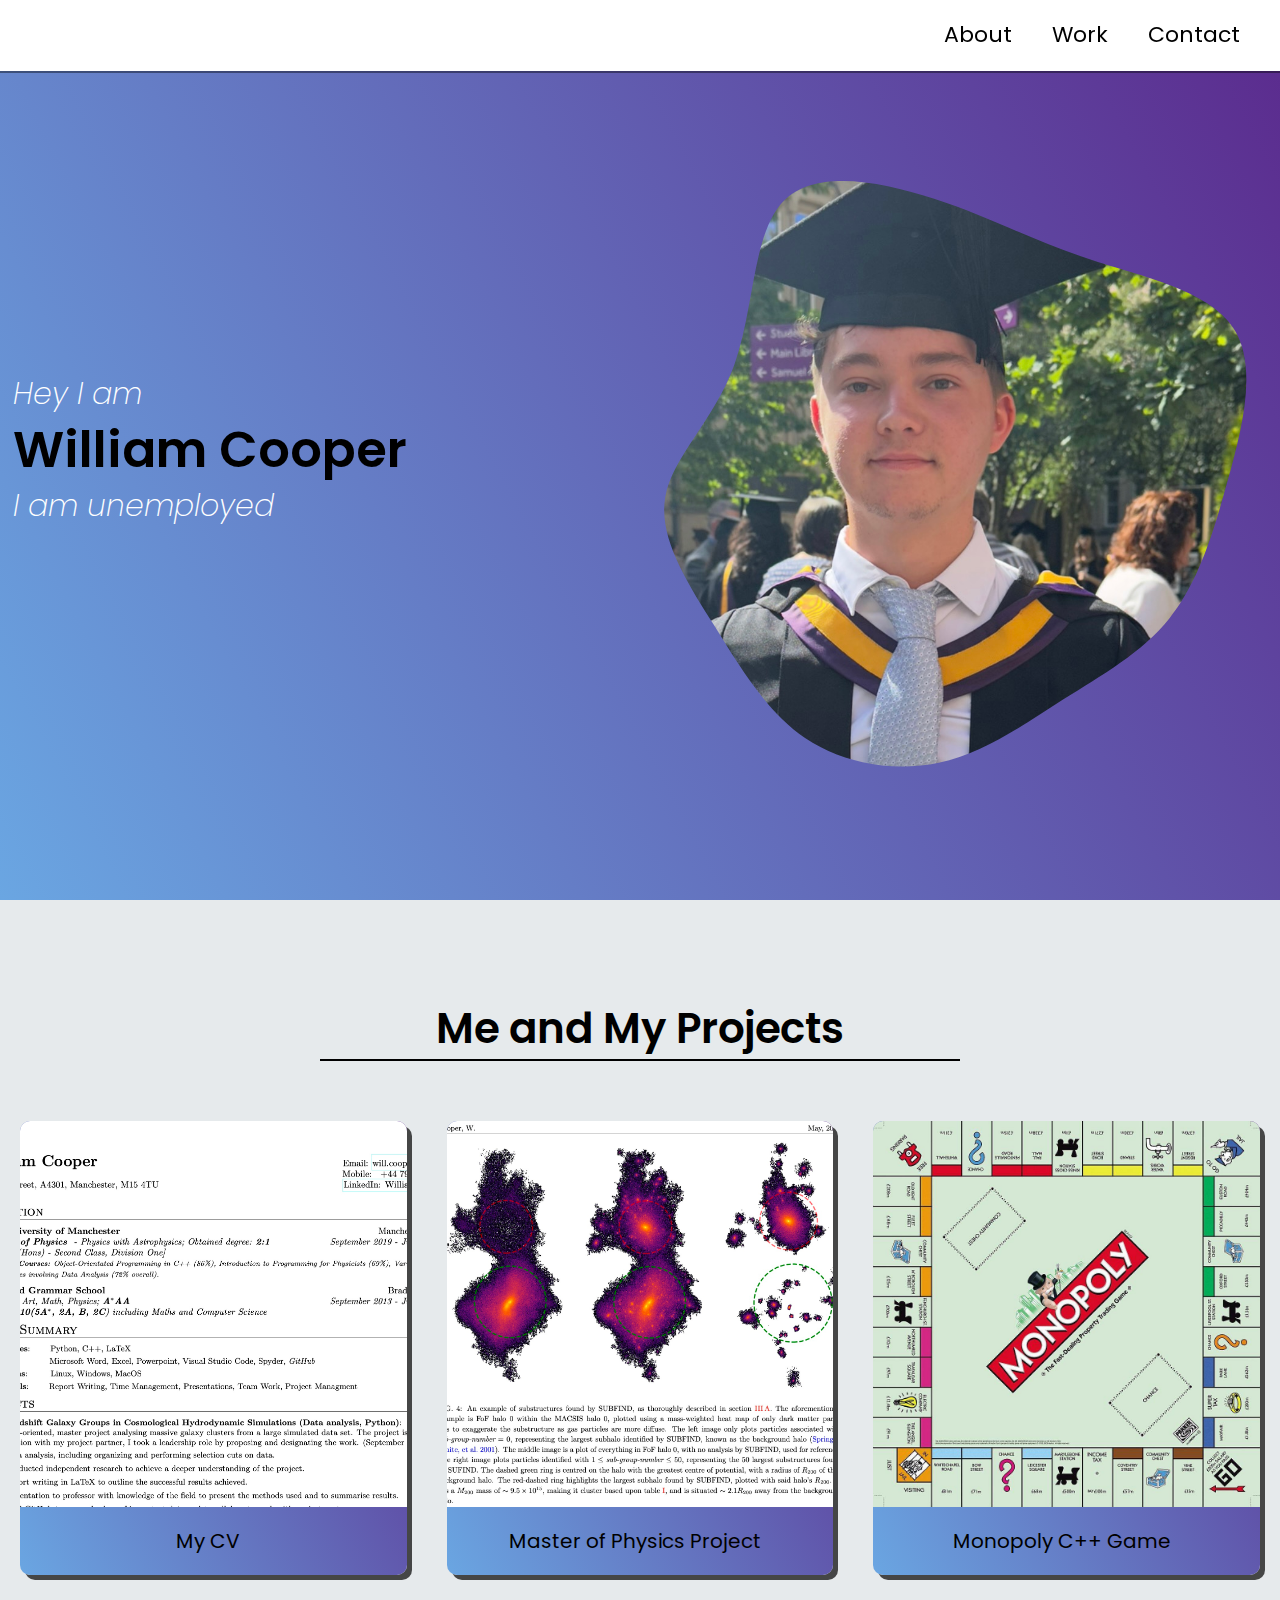
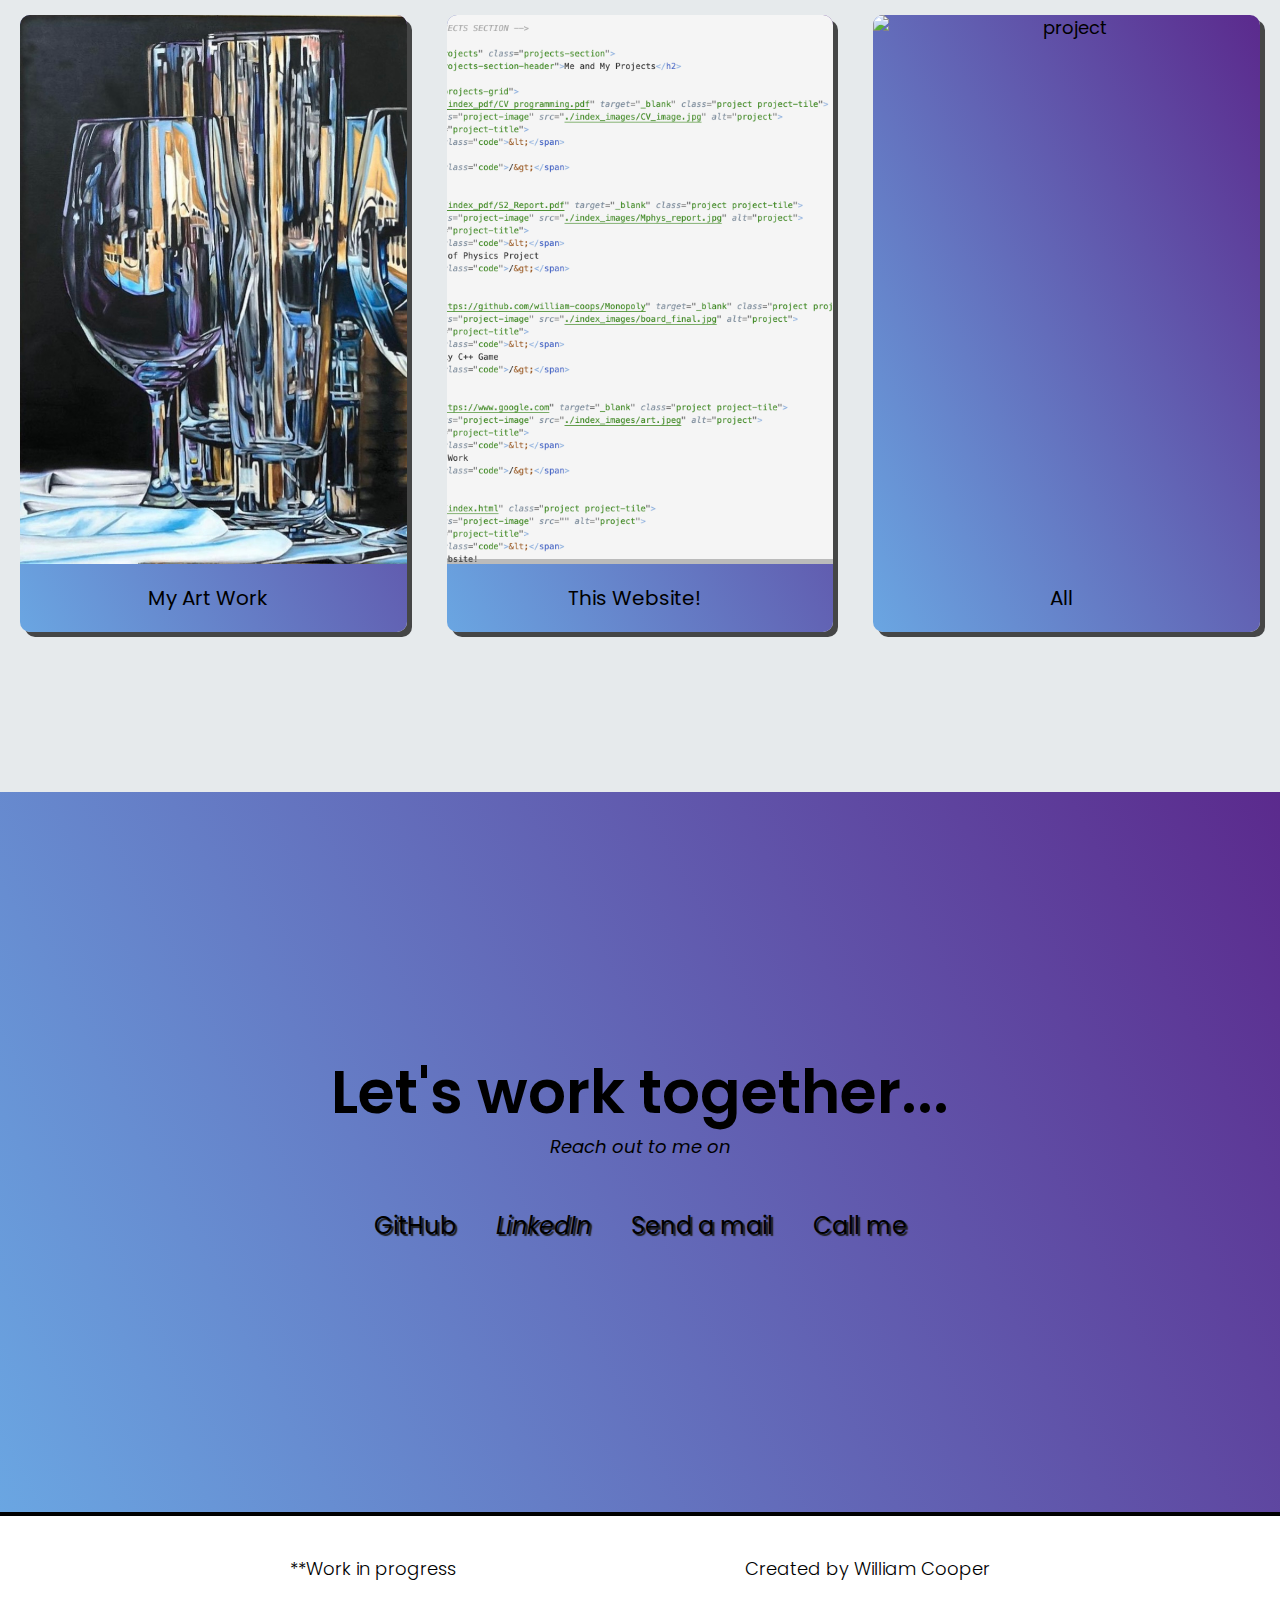
==== commit 9cf868f2: "Modify footer" ====
--- a/index.html
+++ b/index.html
@@ -127,7 +127,7 @@
           <img class="project-image" src="" alt="project">
           <p class="project-title">
             <span class="code">&lt;</span>
-            Other
+            All
             <span class="code">/&gt;</span>
           </p>
         </a>
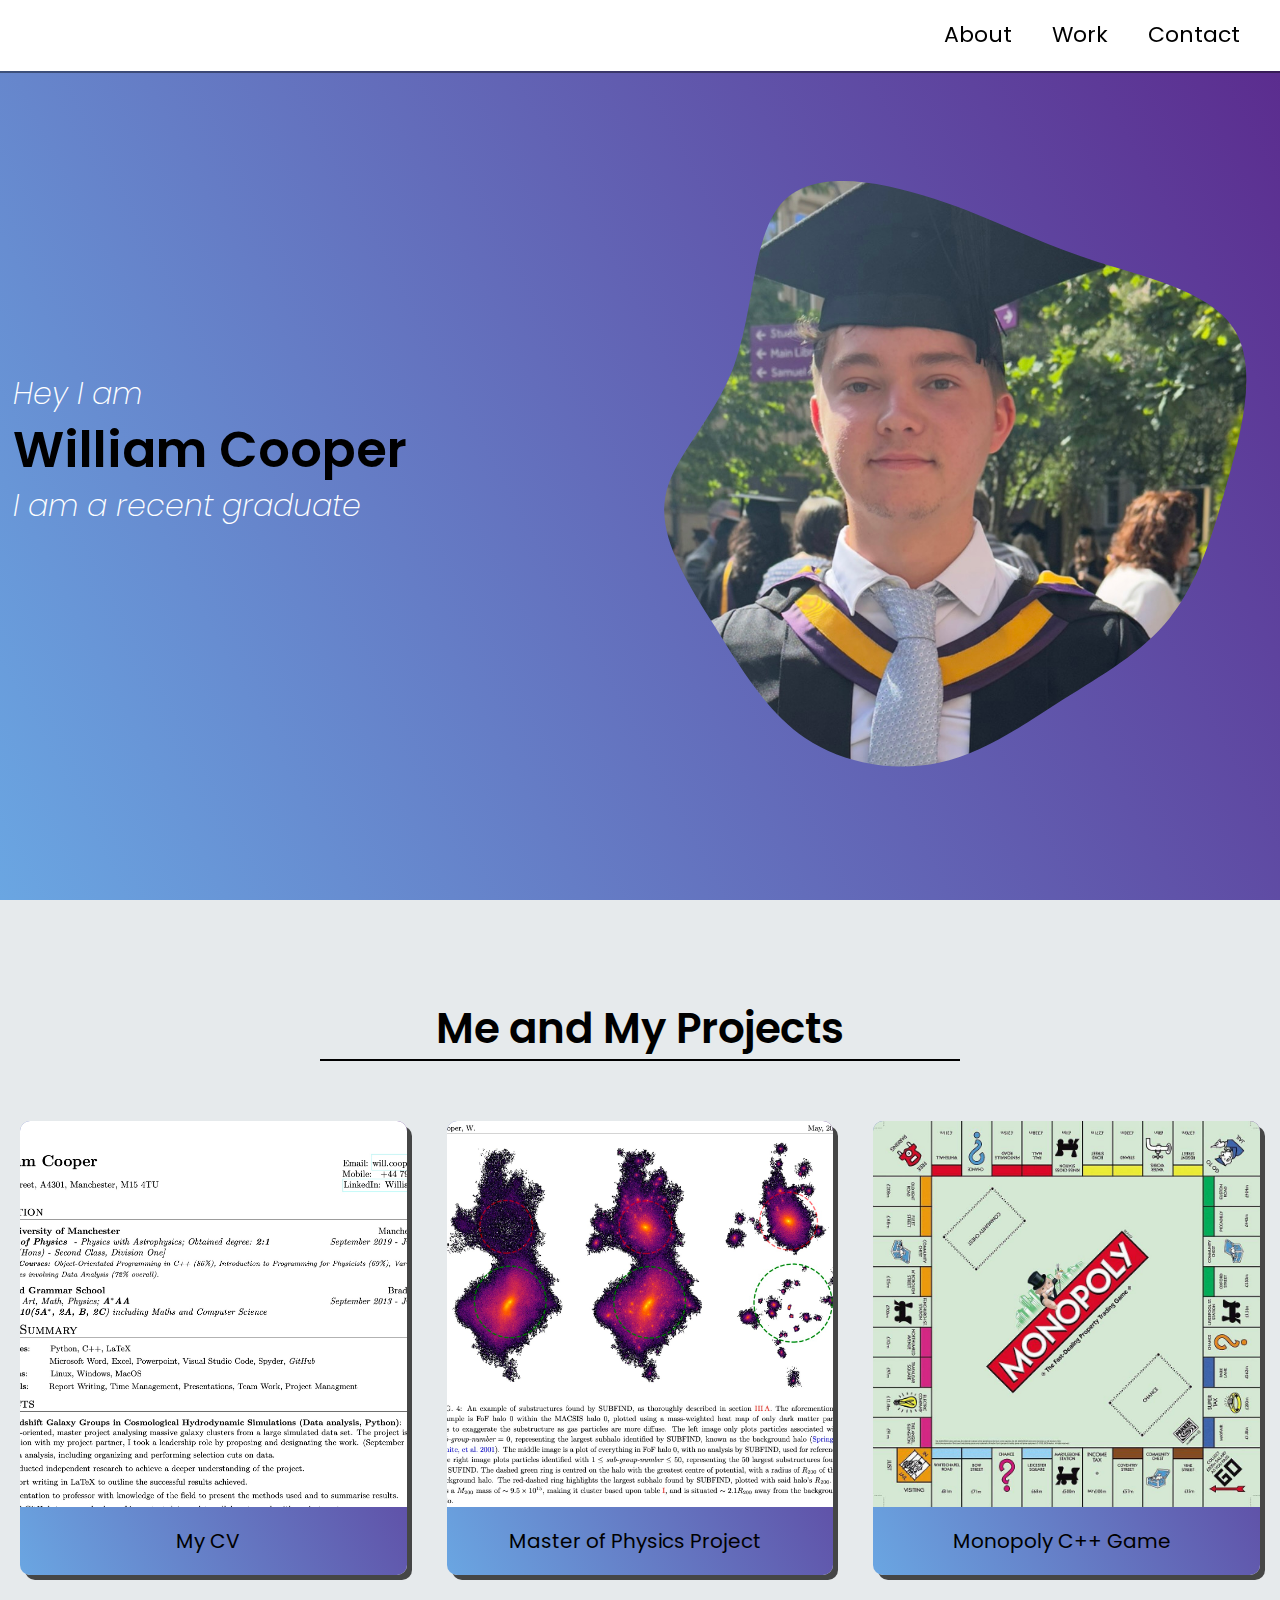
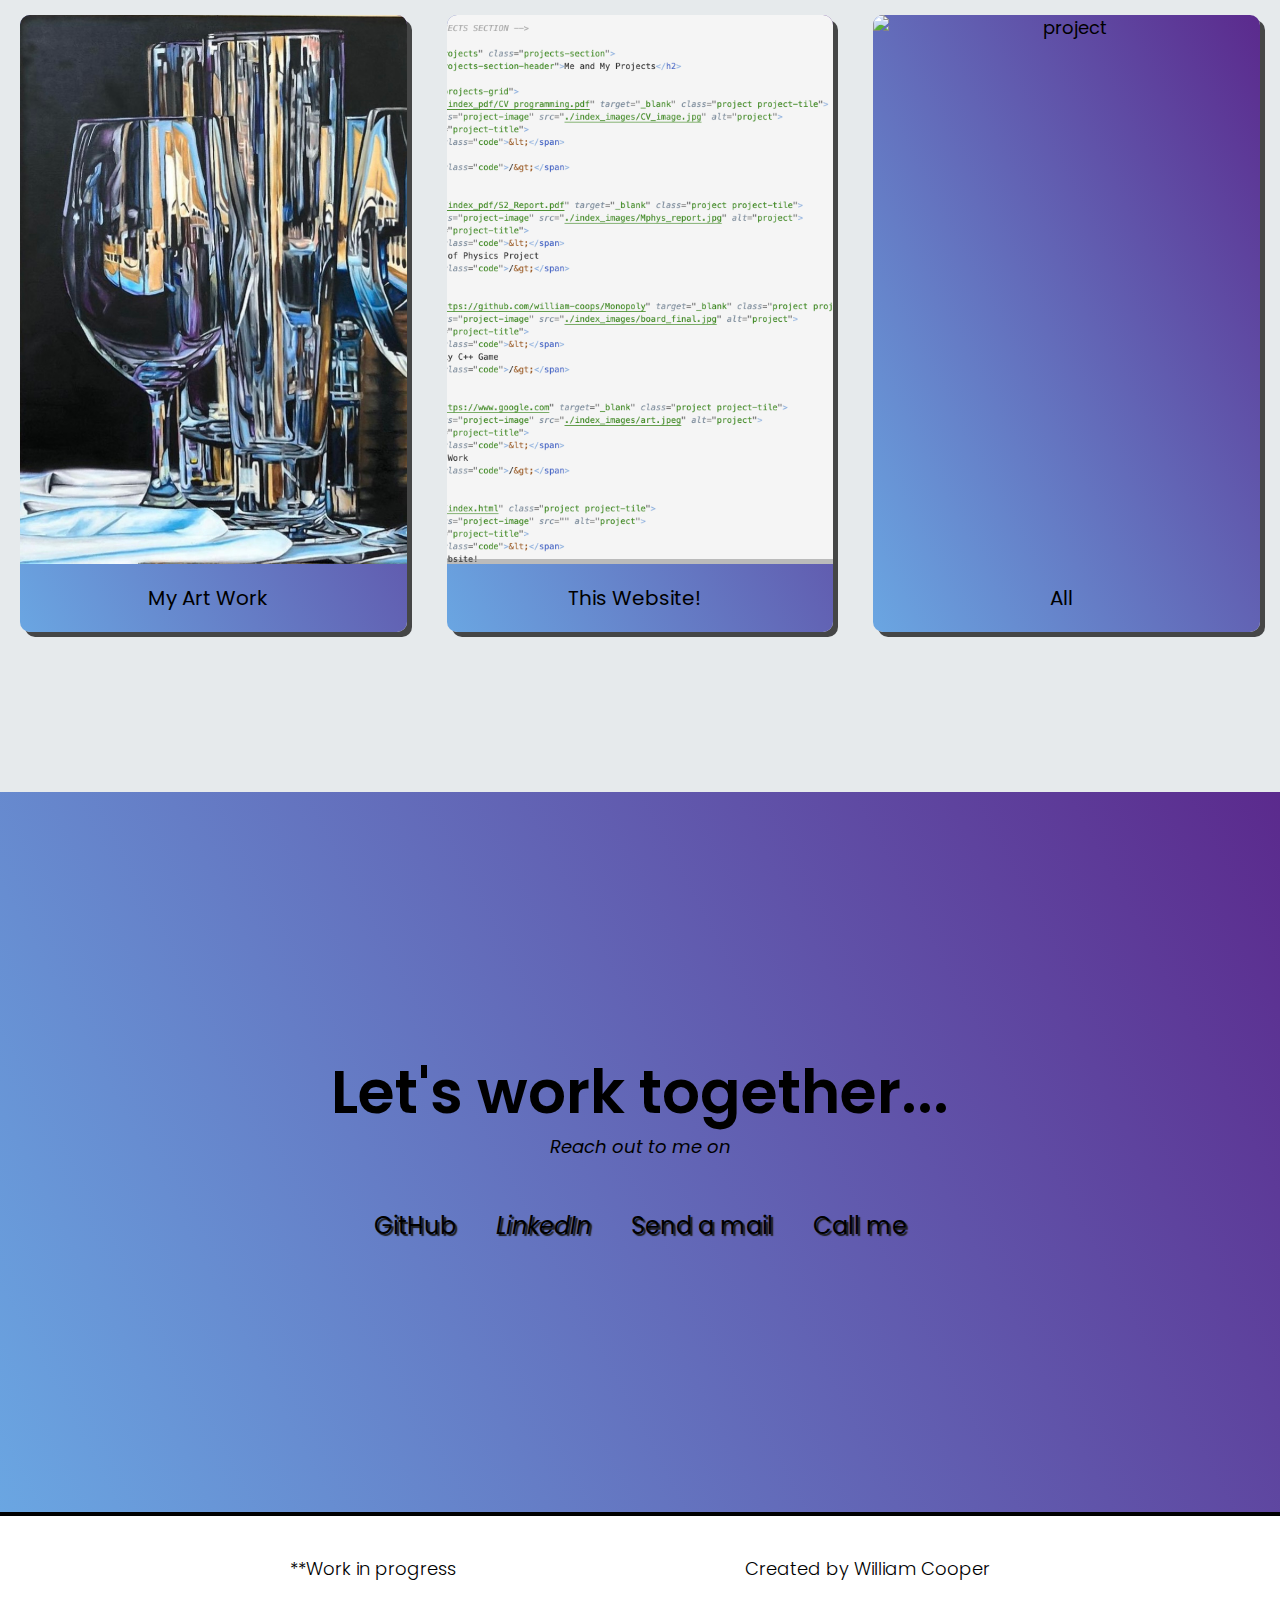
==== commit 2208eb77: "modified readme and weclome section text" ====
--- a/index.html
+++ b/index.html
@@ -48,7 +48,7 @@
           <p>Hey I am</p>
           <div class="trigger_logo-placeholder"><h1>William Cooper</h1></div> <!-- Placeholder element -->
           <h1 class="trigger_logo" id="trigger_logo">William Cooper</h1>
-          <p id="bruh" class="bruh">I am unemployed</p>
+          <p id="bruh" class="bruh">I am a recent graduate</p>
         </div>
         <div class="image-content">
           <!-- <img src="./index_images/avatar.jpg" class="avatar" alt="me"> -->
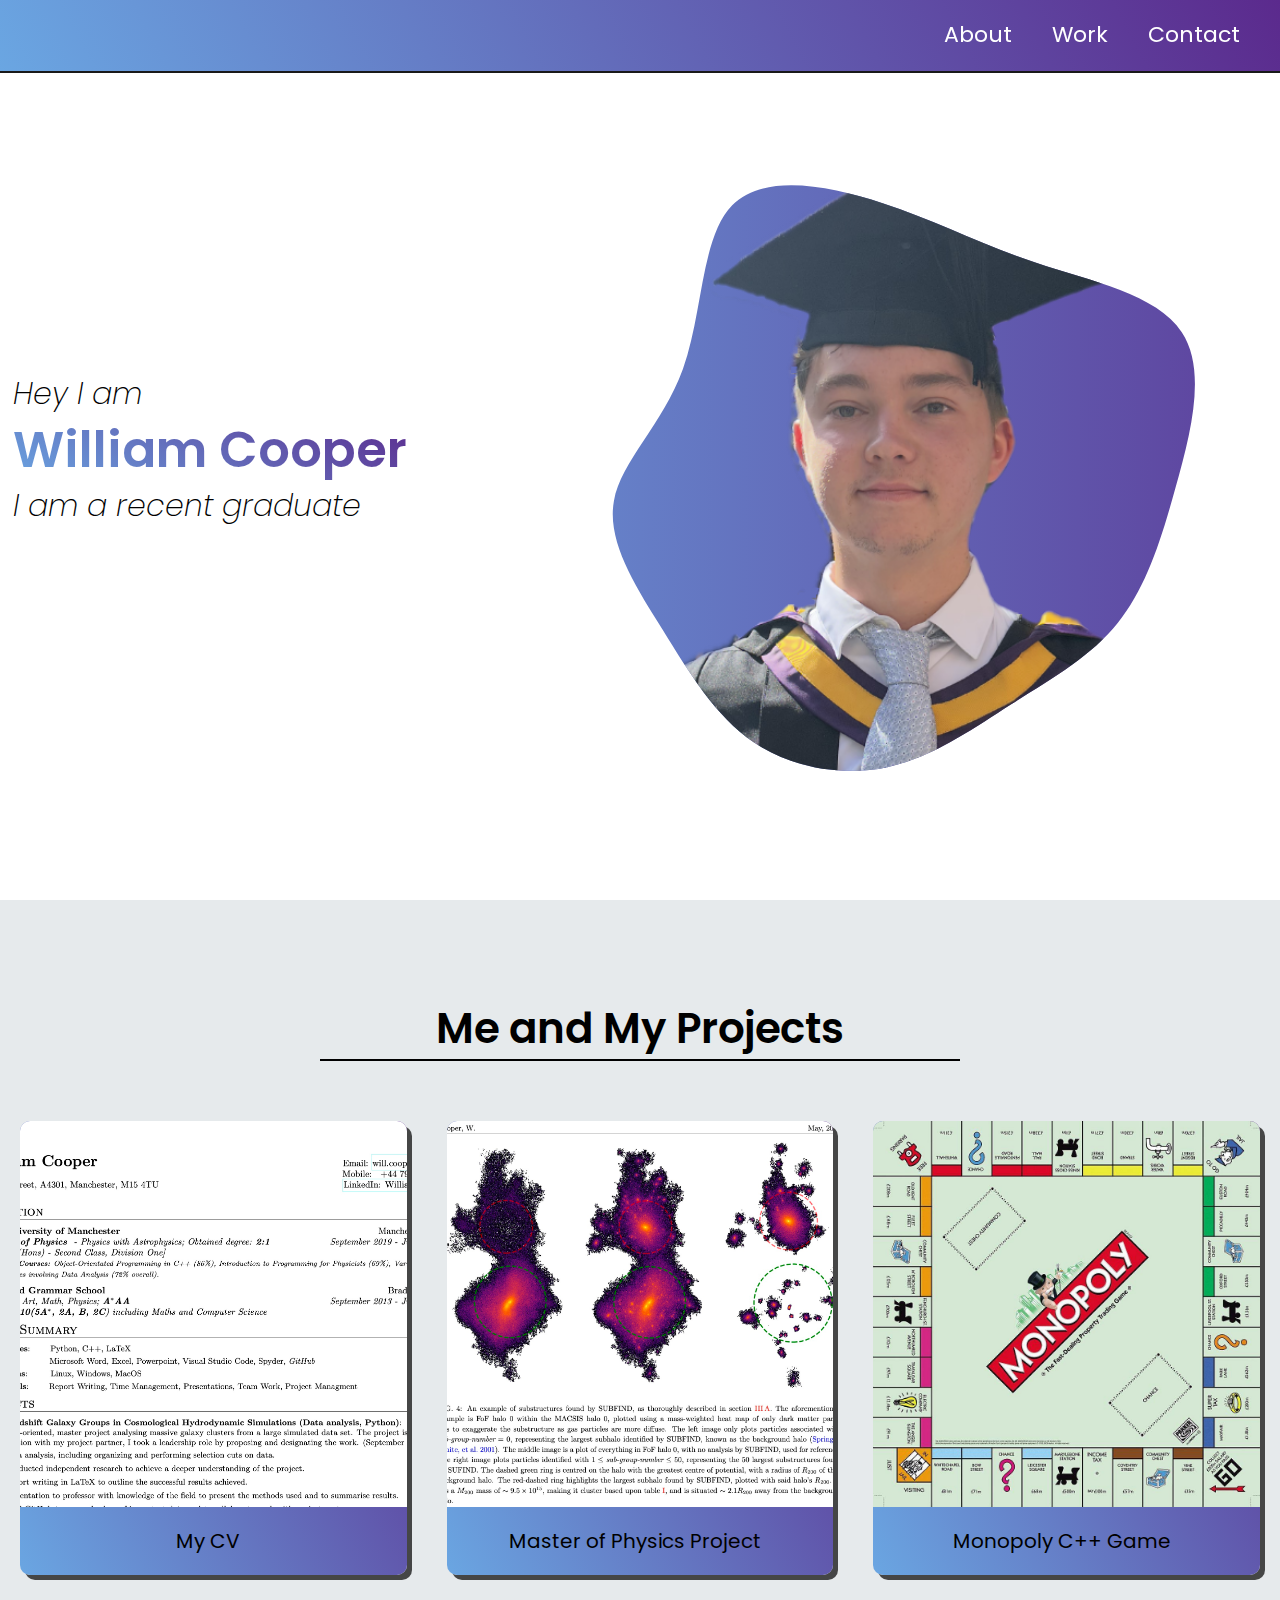
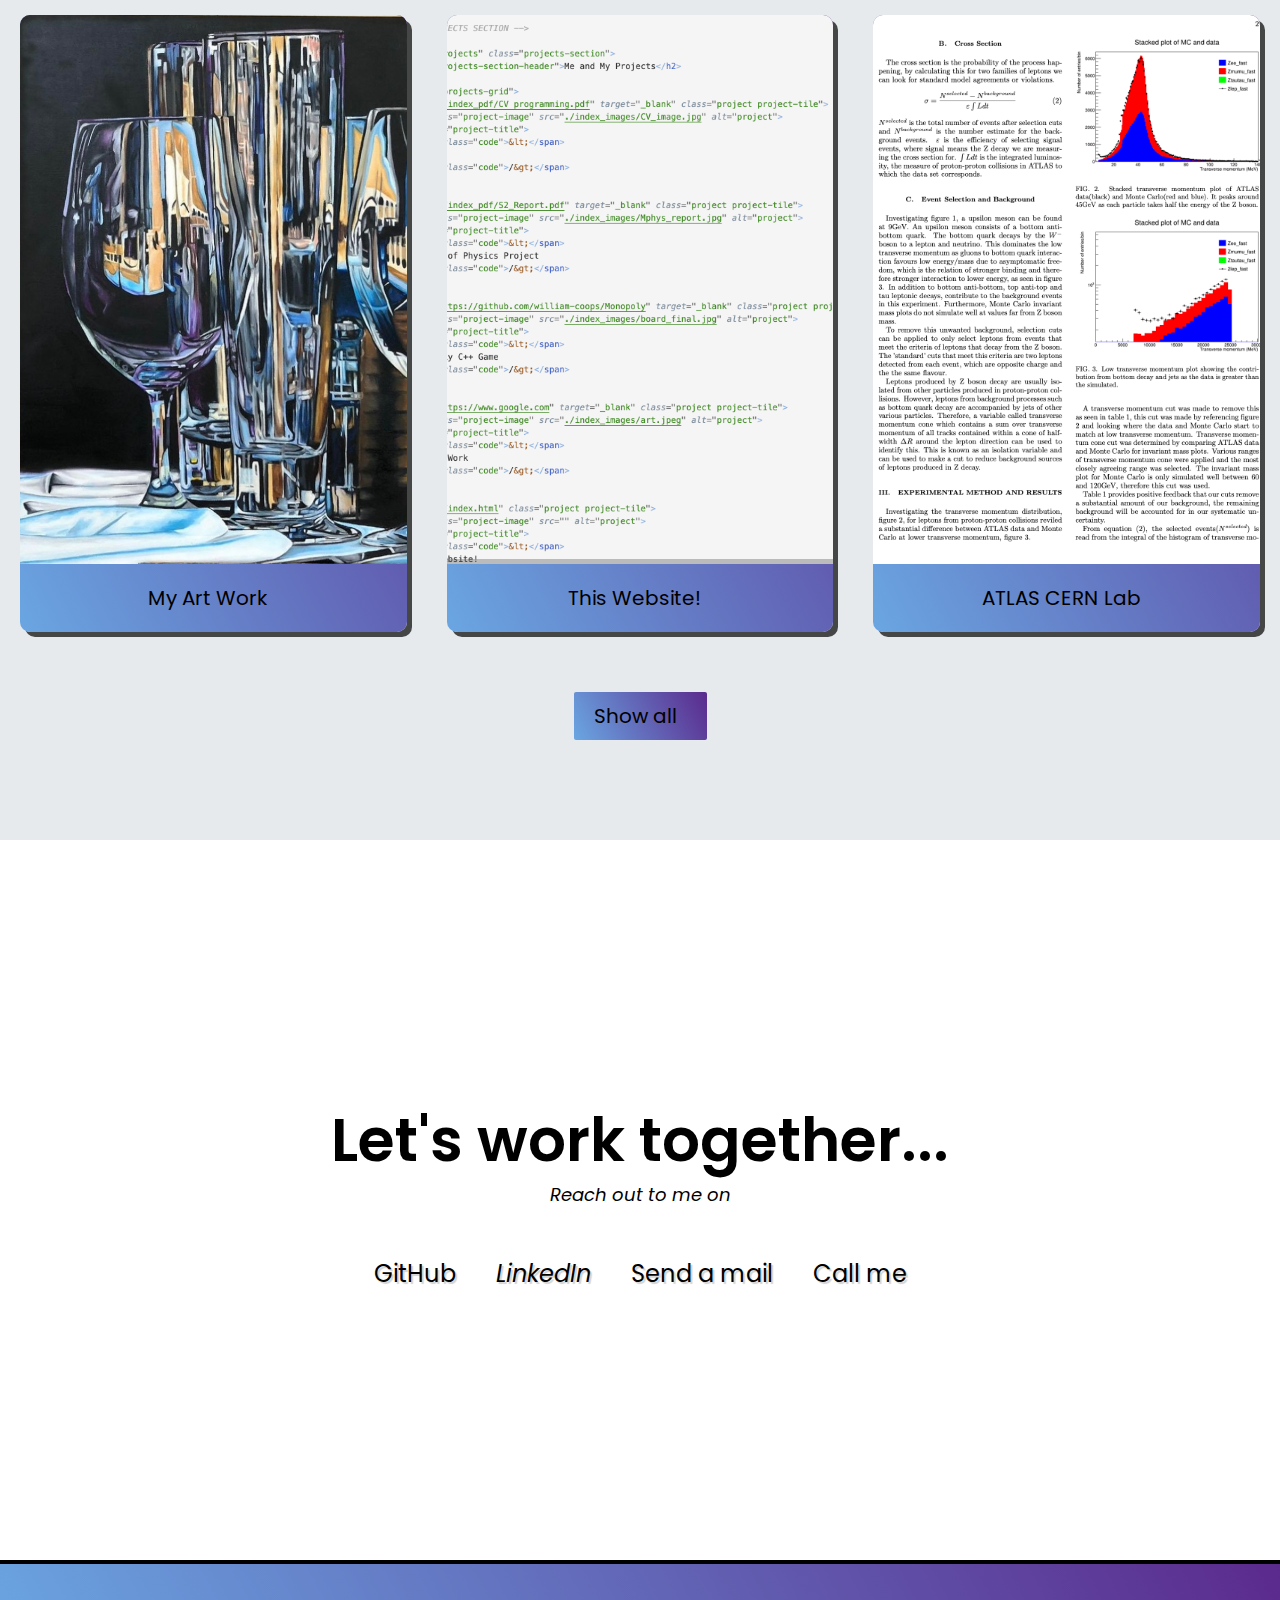
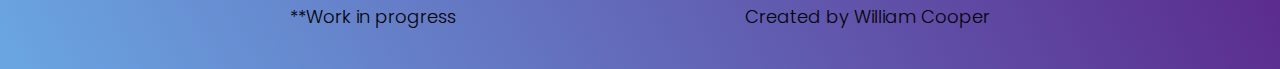
==== commit 72087a09: "Changed colours and added show all button" ====
--- a/index.html
+++ b/index.html
@@ -47,22 +47,30 @@
         <div class="text-content">
           <p>Hey I am</p>
           <div class="trigger_logo-placeholder"><h1>William Cooper</h1></div> <!-- Placeholder element -->
-          <h1 class="trigger_logo" id="trigger_logo">William Cooper</h1>
+          <h1 class="trigger_logo h1_gradient" id="trigger_logo">William Cooper</h1>
           <p id="bruh" class="bruh">I am a recent graduate</p>
         </div>
         <div class="image-content">
           <!-- <img src="./index_images/avatar.jpg" class="avatar" alt="me"> -->
-          <svg viewBox="-100 -235 450 700" width="400" height="500">
+          <!-- <svg viewBox="-100 -235 450 700" width="400" height="500"> -->
+            <svg viewBox="-80 -286 450 700" width="400" height="400">
             <defs>
               <clipPath id="shape">
                 <!-- <path fill="none" d="M143.2 -174.6C190.7 -162.5 238 -127.6 238.8 -86.7C239.7 -45.7 194 1.2 175.8 57C157.5 112.8 166.6 177.3 141.9 217.6C117.2 257.9 58.6 274 17.3 250.1C-23.9 226.2 -47.8 162.5 -67.8 120.6C-87.8 78.8 -103.8 58.9 -109.9 36.5C-116 14.2 -112.2 -10.5 -99.6 -27.1C-87 -43.7 -65.5 -52.2 -47.5 -73.8C-29.4 -95.5 -14.7 -130.2 16.6 -153C47.8 -175.8 95.6 -186.6 143.2 -174.6" transform="translate(250.96942793643393 200.1404388630216)"/> -->
-                <path fill="none" d="M33.4,-54.7C46.2,-50.4,61.6,-47.4,67.4,-38.5C73.3,-29.6,69.5,-14.8,65.9,-2.1C62.4,10.7,58.9,21.3,52.5,29.3C46.2,37.2,36.8,42.5,27.6,48.3C18.4,54.2,9.2,60.7,-1.3,63C-11.8,65.2,-23.6,63.2,-32.5,57.2C-41.4,51.1,-47.5,41,-53.8,30.8C-60.2,20.6,-66.8,10.3,-65.1,0.9C-63.5,-8.4,-53.7,-16.9,-49,-29.9C-44.3,-43,-44.8,-60.7,-37.5,-68.1C-30.2,-75.6,-15.1,-72.8,-2.4,-68.6C10.3,-64.5,20.5,-58.9,33.4,-54.7Z" transform="translate(150 125)"/>
+                <!-- <path d="M33.4,-54.7C46.2,-50.4,61.6,-47.4,67.4,-38.5C73.3,-29.6,69.5,-14.8,65.9,-2.1C62.4,10.7,58.9,21.3,52.5,29.3C46.2,37.2,36.8,42.5,27.6,48.3C18.4,54.2,9.2,60.7,-1.3,63C-11.8,65.2,-23.6,63.2,-32.5,57.2C-41.4,51.1,-47.5,41,-53.8,30.8C-60.2,20.6,-66.8,10.3,-65.1,0.9C-63.5,-8.4,-53.7,-16.9,-49,-29.9C-44.3,-43,-44.8,-60.7,-37.5,-68.1C-30.2,-75.6,-15.1,-72.8,-2.4,-68.6C10.3,-64.5,20.5,-58.9,33.4,-54.7Z" transform="translate(150 125)"/> -->
+                <path d="M33.4,-54.7C46.2,-50.4,61.6,-47.4,67.4,-38.5C73.3,-29.6,69.5,-14.8,65.9,-2.1C62.4,10.7,58.9,21.3,52.5,29.3C46.2,37.2,36.8,42.5,27.6,48.3C18.4,54.2,9.2,60.7,-1.3,63C-11.8,65.2,-23.6,63.2,-32.5,57.2C-41.4,51.1,-47.5,41,-53.8,30.8C-60.2,20.6,-66.8,10.3,-65.1,0.9C-63.5,-8.4,-53.7,-16.9,-49,-29.9C-44.3,-43,-44.8,-60.7,-37.5,-68.1C-30.2,-75.6,-15.1,-72.8,-2.4,-68.6C10.3,-64.5,20.5,-58.9,33.4,-54.7Z" transform="translate(158 75)"/>
               </clipPath>
+              <linearGradient id="grad1" x1="0%" y1="0%" x2="100%" y2="0%">
+                <stop offset="0%" style="stop-color:#6aa6e2;stop-opacity:1" />
+                <stop offset="100%" style="stop-color:#5b2a8d;stop-opacity:1" />
+              </linearGradient>
             </defs>
-            <image class="hmm" width="400px" height="500px" clip-path="url(#shape)"  xlink:href="./index_images/avatar.jpg" ></image>
+            <rect width="300" height="300" fill="url(#grad1)" clip-path="url(#shape)" />
+            <image class="hmm" width="400px" height="500px" clip-path="url(#shape)"  xlink:href="./index_images/avatar-cutout-cutout.png" ></image>
           </svg>
         </div>
       </div>
+      
     </section>
 
     <!-- <h1 class="trigger_logo" id="trigger_logo">
@@ -123,17 +131,17 @@
             <span class="code">/&gt;</span>
           </p>
         </a>
-        <a href="./other-projects.html" class="project project-tile">
-          <img class="project-image" src="" alt="project">
+        <a href="./index_pdf/ATLAS_Lab_Report.pdf" target="_blank" class="project project-tile">
+          <img class="project-image" src="./index_images/ATLASss.png" alt="project">
           <p class="project-title">
             <span class="code">&lt;</span>
-            All
+            ATLAS CERN Lab
             <span class="code">/&gt;</span>
           </p>
         </a>
       </div>
 
-      <!-- <a href="" class="btn btn-show-all" target="_blank">Show all<i class="fas fa-chevron-right"></i></a> -->
+      <a href="./other-projects.html" class="btn btn-show-all" target="_blank">Show all<i class="fas fa-chevron-right"></i></a>
     </section>
 
     <!-- END PROJECTS SECTION -->
--- a/styles.css
+++ b/styles.css
@@ -4,7 +4,7 @@
   --main-red: white;
   --main-blue: rgb(230, 234, 236);
   --main-gray: linear-gradient(62deg, #6aa6e2 0%, #5b2a8d 100%);
-
+  --main-mid: linear-gradient(0deg, white 0%, rgb(230, 234, 236) 100%);
   /* --main-white: #f0f0f0;
   --main-red: #4556ff;
   --main-blue: #45567d;
@@ -92,6 +92,7 @@
   margin: 0 auto;
   position: relative;
   width: 100%;
+  
   /* min-width: 700px; */
   
 }
@@ -112,10 +113,13 @@
   z-index: 10; */
 }
 
-.h1_gradient {
-  background: -webkit-linear-gradient(62deg, #6aa6e2, #5b2a8d);
+/* .h1_gradient { */
+
+h1{
+  /* background: -webkit-linear-gradient(62deg, #6aa6e2, #5b2a8d);
  -webkit-background-clip: text;
- -webkit-text-fill-color: transparent;
+ -webkit-text-fill-color: transparent; */
+ color: black;
 }
 h2 {
   font-size: 4.2rem;
@@ -144,8 +148,9 @@
   top: 0;
   left: 0;
   width: 100%;
-  background: var(--main-red);
-  box-shadow: 0 2px 0 rgba(0, 0, 0, 0.4);
+  background: var(--main-gray);
+  /* border-bottom: 2px solid black; */
+  box-shadow: 0 2px 0 rgba(0, 0, 0, 0.9);
   /* min-width: 700px; */
   z-index: 10;
 }
@@ -182,10 +187,11 @@
   display: inline-block;
   font-size: 2.2rem;
   padding: 2rem;
+  color: white;
 }
 
 .nav-list a:hover {
-  color: rgb(152, 95, 205);
+  color: black;
 }
 
 .dropdown {
@@ -198,13 +204,13 @@
   padding: 1.85rem;
   border: none;
   outline: none;
-  color: black;
+  color: white;
   background-color: inherit;
   font-family: inherit;
 }
 
 .navbar a:hover, .dropdown:hover .dropbtn {
-  color: rgb(152, 95, 205);
+  color: black;
 }
 
 .dropdown-content {
@@ -253,9 +259,10 @@
   padding: 1%;
   width: 100%;
   height: 100vh;
-  background-color: #000;
+  background-color: white;
+
   /* background-image: linear-gradient(62deg, #3a3d40 0%, #181719 100%); */
-  background-image: linear-gradient(62deg, #6aa6e2 0%, #5b2a8d 100%);
+  /* background-image: var(--main-mid); */
   overflow: hidden;
 }
 
@@ -263,7 +270,7 @@
   font-size: 3rem;
   font-weight: 200;
   font-style: italic;
-  color: var(--main-red);
+  color: black;
   position: relative;
 }
 
@@ -282,6 +289,15 @@
   flex: 1;
   align-items: center;
   justify-content: space-between;
+}
+
+.h1_white {
+  color: white;
+}
+.h1_gradient {
+  background: -webkit-linear-gradient(62deg, #6aa6e2, #5b2a8d);
+ -webkit-background-clip: text;
+ -webkit-text-fill-color: transparent;
 }
 
 .trigger_logo-placeholder {
@@ -321,10 +337,15 @@
 padding: 20px;
 }
 
+
 .avatar {
   /* border-radius: 50%; */
   transform: scale(0.7);
 }
+
+/* rect {
+  fill: #f9f9f9;
+} */
 
 /* .slides {
   display: inline-flex;
@@ -404,6 +425,7 @@
 
 .project {
   background: var(--main-gray);
+  /* background: gray; */
   /* background: #663cdb; */
   box-shadow: 5px 5px 0 0 rgba(0, 0, 0, 0.7);
   /* border-bottom: 2px solid rgba(0,0,0,1);
@@ -476,7 +498,7 @@
   width: 100%;
   height: 80vh;
   padding: 0 2rem;
-  background: var(--main-gray);
+  background: white;
 }
 
 .contact-section-header > h2 {
@@ -504,7 +526,7 @@
 
 .contact-details {
   font-size: 2.4rem;
-  text-shadow: 2px 2px 1px #1f1f1f;
+  text-shadow: 2px 2px 1px lightgray;
   transition: transform 0.3s ease-out;
 }
 
@@ -519,7 +541,7 @@
   display: flex;
   justify-content: space-evenly;
   padding: 2rem;
-  background: white;
+  background: var(--main-gray);
   border-top: 4px solid black;
 }
 
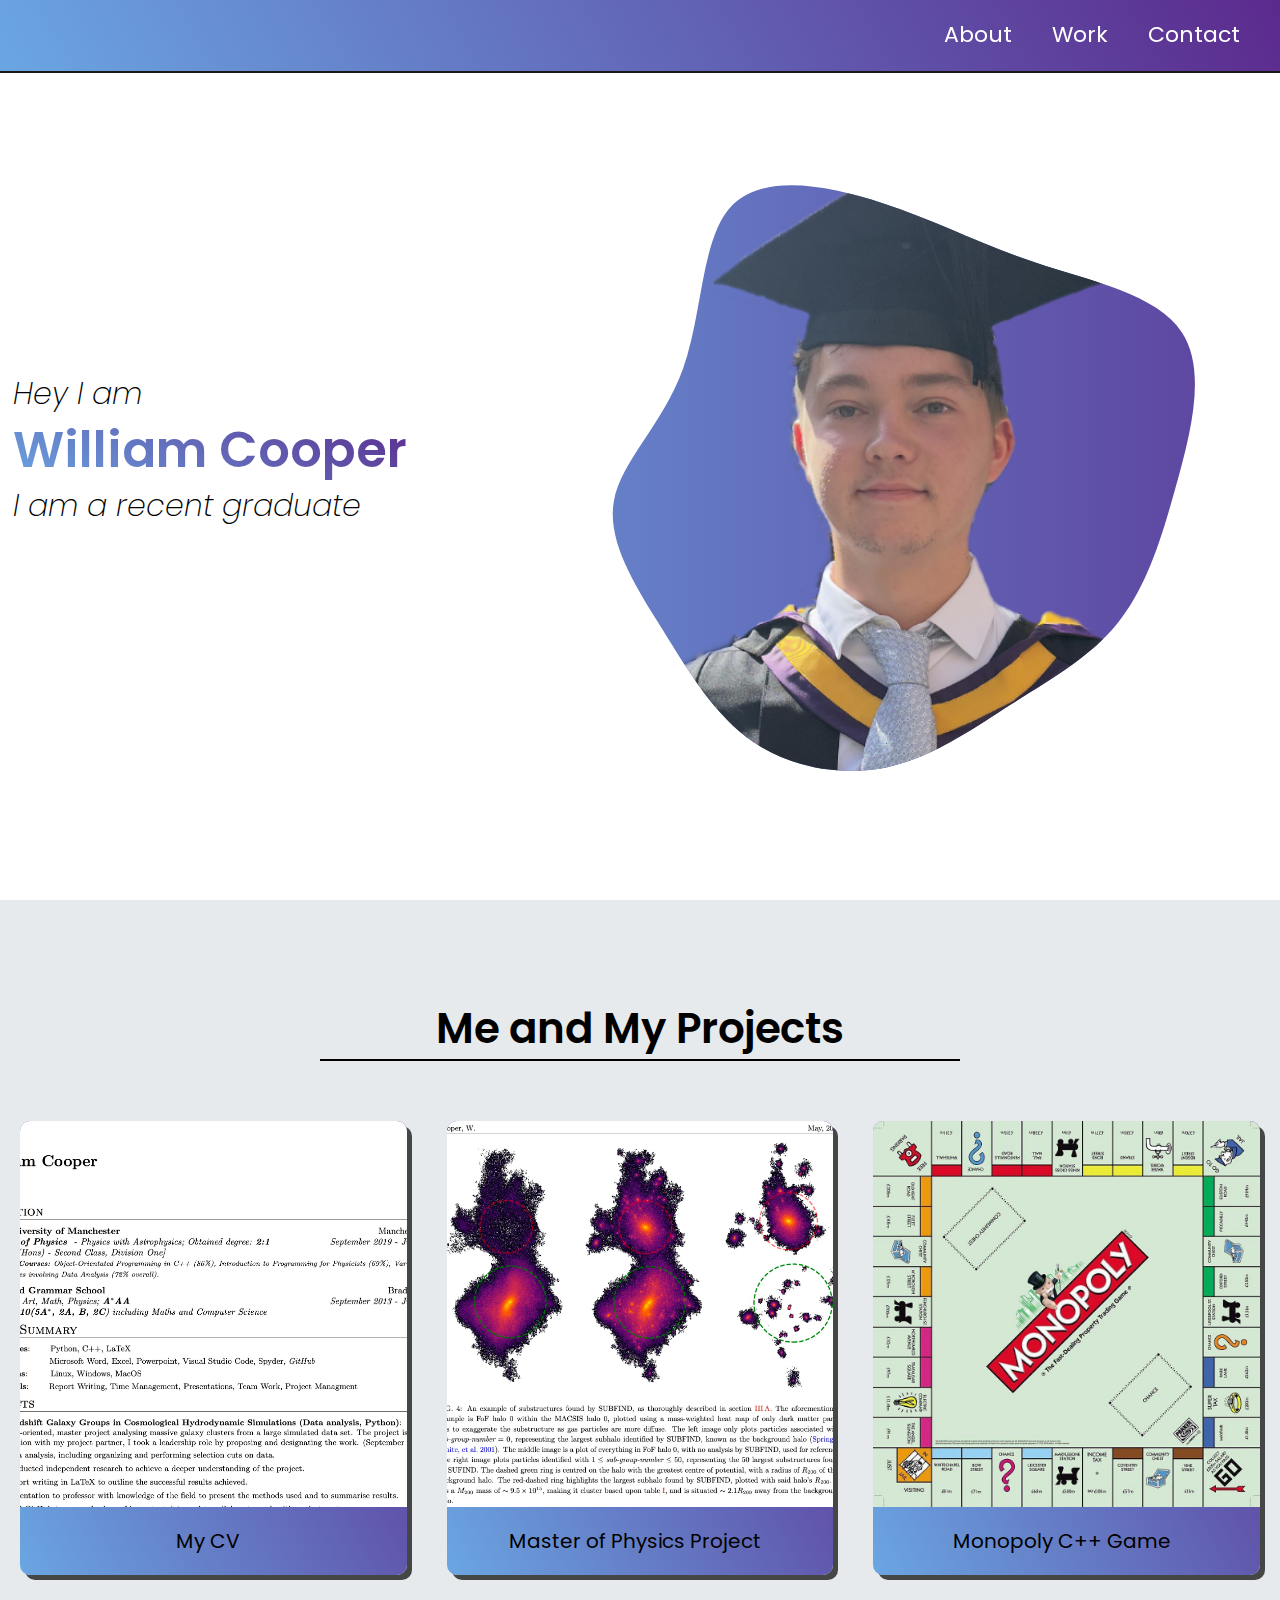
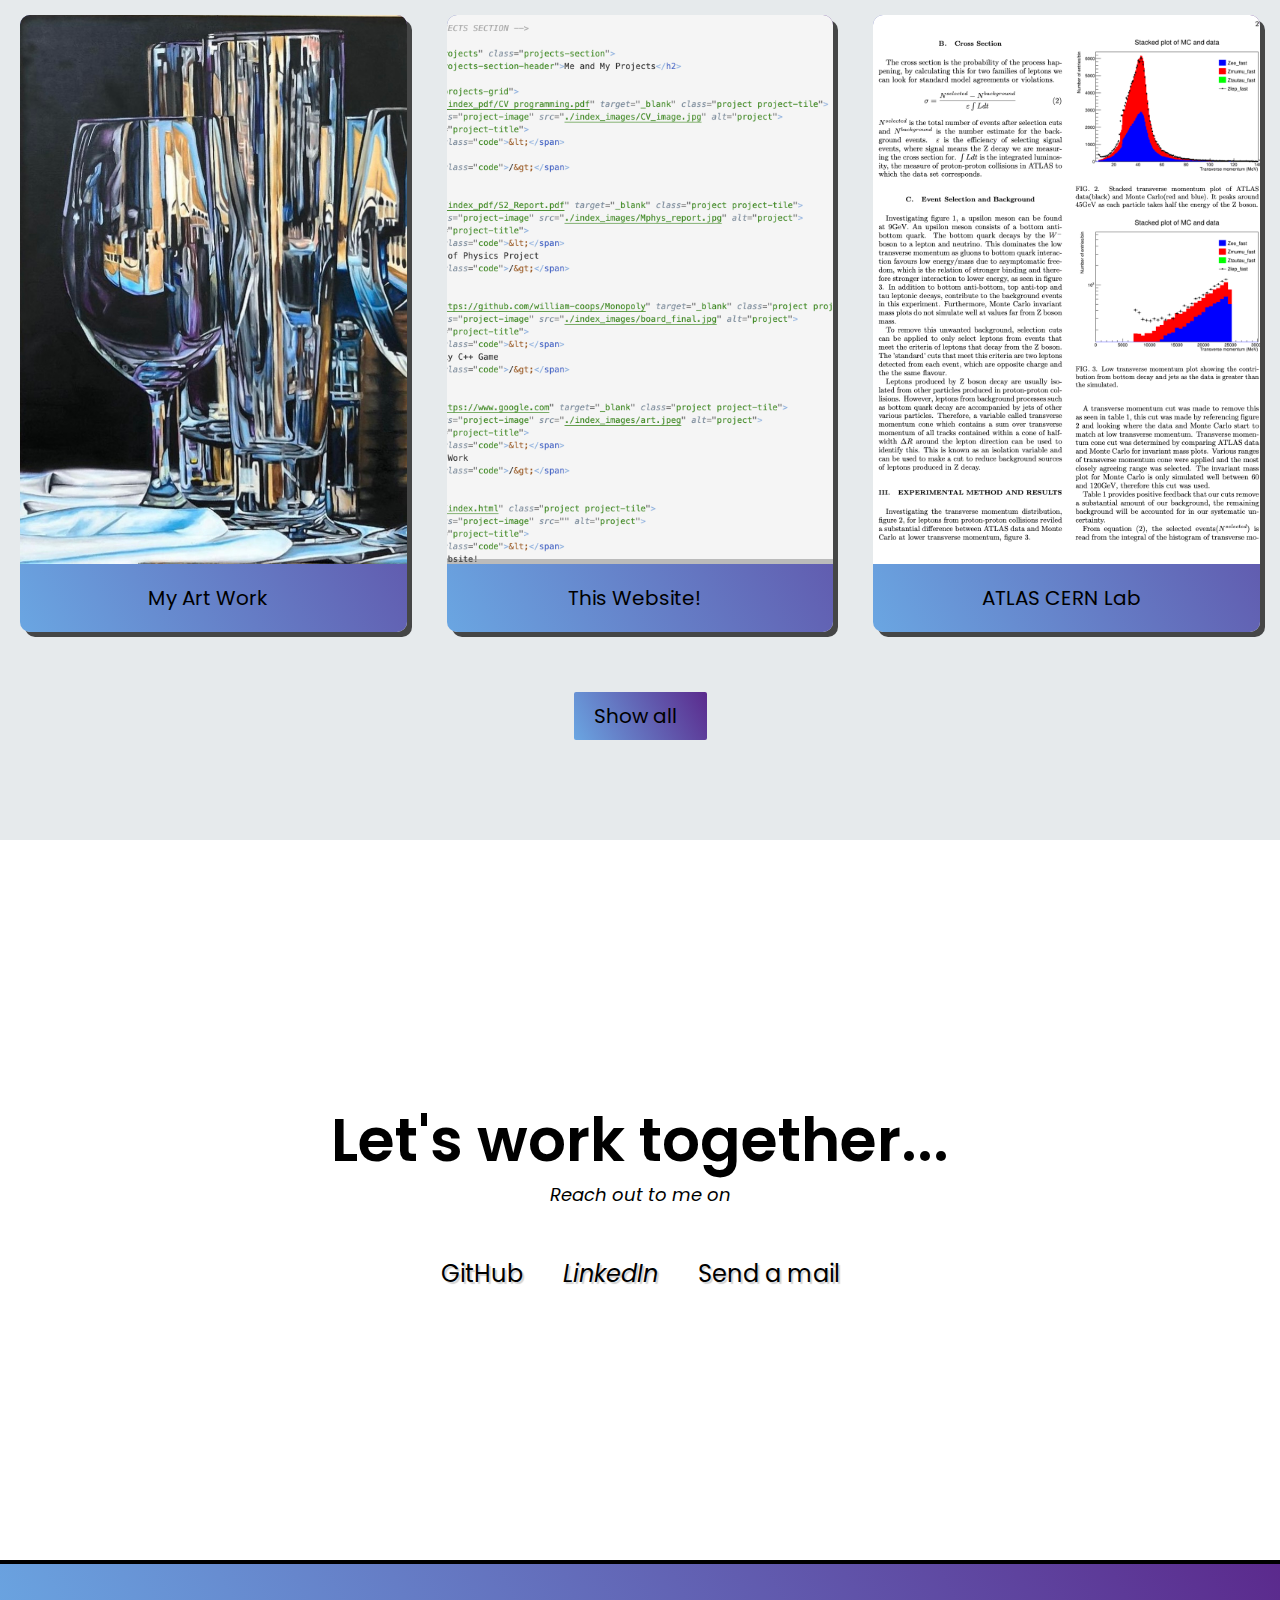
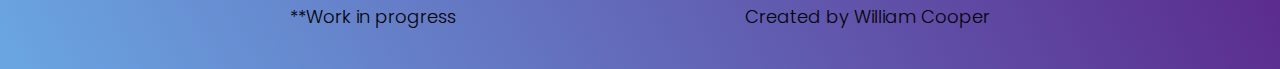
==== commit 86fe89bb: "Removed phone number (just to be safe)" ====
--- a/index.html
+++ b/index.html
@@ -89,7 +89,7 @@
     <section id="projects" class="projects-section">
       <h2 class="projects-section-header">Me and My Projects</h2> 
   
-      <div class="projects-grid">
+      <div class="projects-grid"> 
         <a href="./index_pdf/CV programming.pdf" target="_blank" class="project project-tile">
           <img class="project-image" src="./index_images/CV_image.jpg" alt="project">
           <p class="project-title">
@@ -159,7 +159,7 @@
         <!-- <a href="https://twitter.com/freecodecamp" target="_blank" class="btn contact-details"><i class="fab fa-twitter"></i> Twitter</a> -->
         <a id="profile-link" href="https://www.linkedin.com/in/will-coop" target="_blank" class="btn contact-details"><i class="fab fa-linkedin-in"> LinkedIn</i></a>
         <a href="mailto:will.coops@me.com" class="btn contact-details"><i class="fas fa-at"></i> Send a mail</a>
-        <a href="tel:+44 7929 859841" class="btn contact-details"><i class="fas fa-mobile-alt"></i> Call me</a>
+        <!-- <a href="tel:+44 7929 859841" class="btn contact-details"><i class="fas fa-mobile-alt"></i> Call me</a> -->
       </div>
     </section>
 
